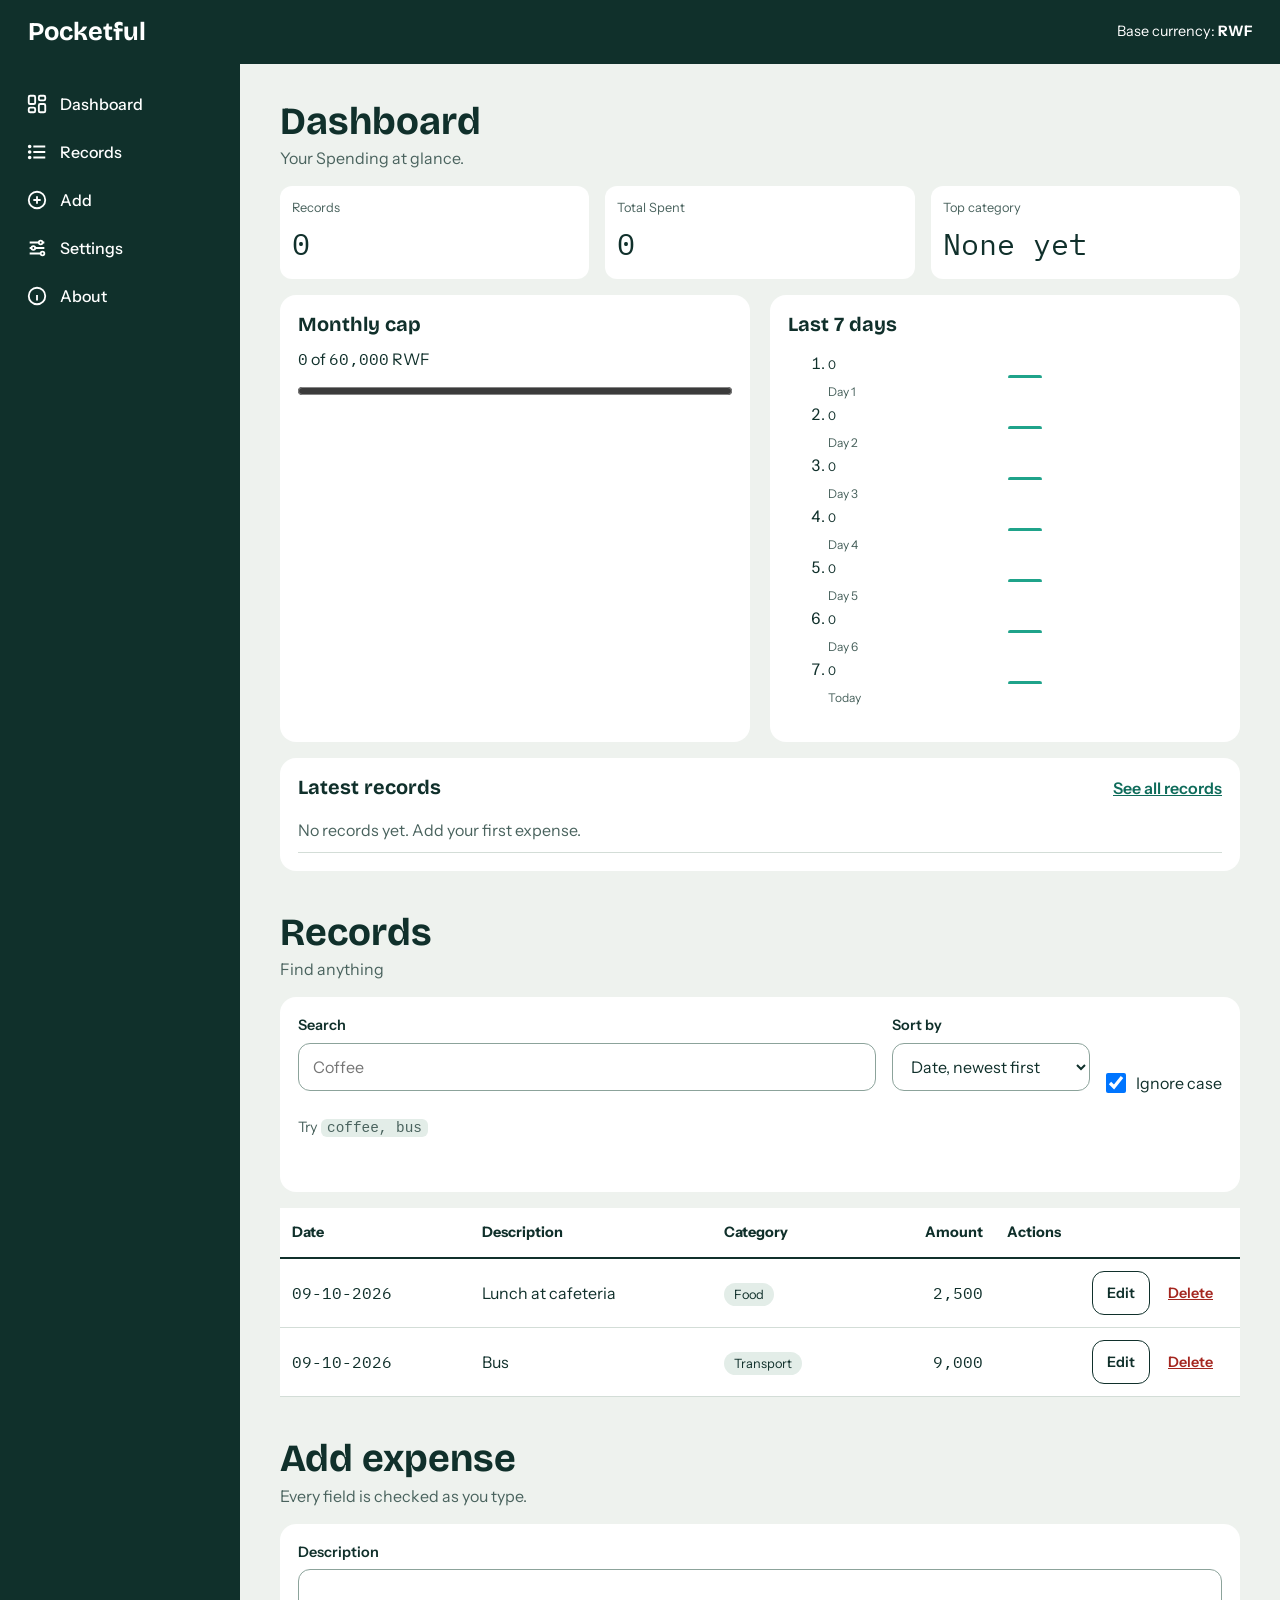
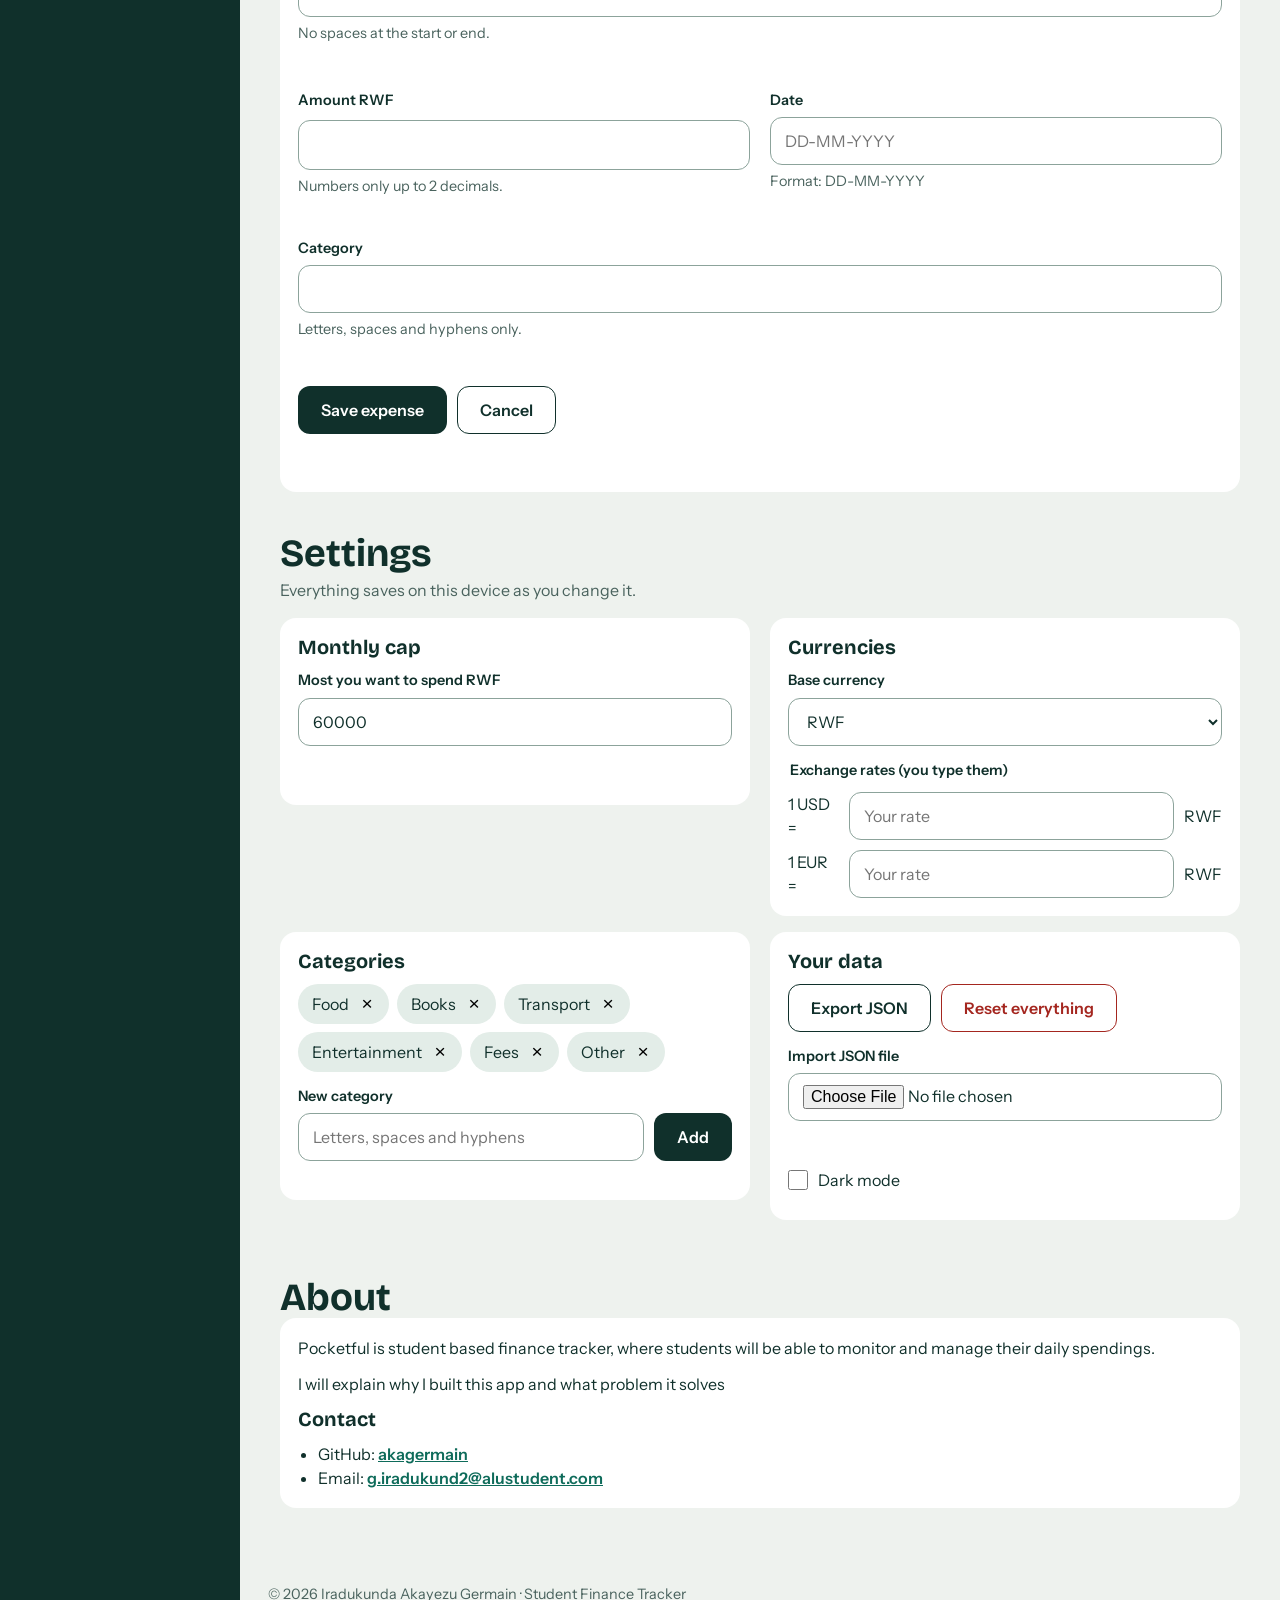
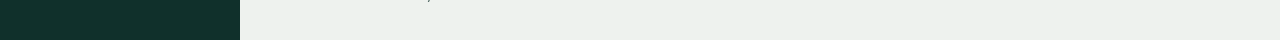
==== index.html @ be7997ba "Renamed validator.js to validators.js" ====
<!DOCTYPE html>
<html lang="en">
<head>
    <meta charset="UTF-8">
    <meta name="viewport" content="width=device-width, initial-scale=1.0">
    <title>Pocketful | Student Finance Tracker</title>
    <link rel="preconnect" href="https://fonts.googleapis.com">
    <link rel="preconnect" href="https://fonts.gstatic.com" crossorigin>
    <link href="https://fonts.googleapis.com/css2?family=Bricolage+Grotesque:opsz,wght@12..96,500;12..96,700&family=Instrument+Sans:wght@400;500;600&family=IBM+Plex+Mono:wght@400;500&display=swap" rel="stylesheet">
    <link rel="stylesheet" href="styles/main.css">
</head>
<body>
    <header class="site-header">
        <h1 class="brand">Pocketful</h1>
        <p class="header-note">Base currency: <strong id="base-currency-label">RWF</strong></p>
    </header>

    <nav class="site-nav" aria-label="main">
        <ul>
             <li>
                <a href="#dashboard">
                    <svg viewBox="0 0 24 24" aria-hidden="true"><rect x="3" y="3" width="7" height="9" rx="1.5"></rect><rect x="14" y="3" width="7" height="5" rx="1.5"></rect><rect x="14" y="12" width="7" height="9" rx="1.5"></rect><rect x="3" y="16" width="7" height="5" rx="1.5"></rect></svg>
                    <span>Dashboard</span>
                </a>
            </li>

            <li>
                <a href="#records">
                    <svg viewBox="0 0 24 24" aria-hidden="true"><path d="M8 6h13M8 12h13M8 18h13"></path><circle cx="4" cy="6" r="1"></circle><circle cx="4" cy="12" r="1"></circle><circle cx="4" cy="18" r="1"></circle></svg>
                    <span>Records</span>
                </a>
            </li>

            <li>
                <a href="#form">
                    <svg viewBox="0 0 24 24" aria-hidden="true"><circle cx="12" cy="12" r="9"></circle><path d="M12 8v8M8 12h8"></path></svg>
                    <span>Add</span>
                </a>
            </li>

            <li>
                <a href="#settings">
                    <svg viewBox="0 0 24 24" aria-hidden="true"><path d="M4 6h10M18 6h2M4 12h2M10 12h10M4 18h12"></path><circle cx="16" cy="6" r="2"></circle><circle cx="8" cy="12" r="2"></circle><circle cx="18" cy="18" r="2"></circle></svg>
                    <span>Settings</span>
                </a>
            </li>

            <li>
                    <a href="#about">
                    <svg viewBox="0 0 24 24" aria-hidden="true"><circle cx="12" cy="12" r="9"></circle><path d="M12 11v6M12 7.5v.01"></path></svg>
                    <span>About</span>
                </a>
            </li>
        </ul>
    </nav>





<!-- ========== DASHBOARD ========== -->

    <main id="main" tabindex="-1">
        <section id="dashboard" aria-labelledby="dashboard-title">
            <h2 id="dashboard-title">Dashboard</h2>
            <p class="lead">Your Spending at glance.</p>

            <dl class="stats">
                <div class="stat">
                    <dt>Records</dt>
                    <dd id="stat-count">0</dd>
                </div>
                <div class="stat">
                    <dt>Total Spent</dt>
                    <dd id="stat-sum">0</dd>
                </div>
                <div class="stat">
                    <dt>Top category</dt>
                    <dd id="stat-top">None yet</dd>
                </div>
            </dl>

            <div class="dash-grid">
                <div class="card cap" id="cap-card" data-state="calm">
                    <h3 id="cap-title">Monthly cap</h3>
                    <p class="cap_numbers"><span id="cap-spent" class="mono">0</span> of <span id="cap-limit" class="mono">60,000</span> RWF</p>
                    <progress class="meter" id="cap-meter" max="100" value="0" aria-labelledby="cap-title">0%</progress>
                    <p id="cap-message-polite" class="cap-message" aria-live="polite"></p>
                    <p id="cap-message-assertive" class="cap-message" aria-live="assertive"></p>
                </div>

                <div class="card">
                    <h3>Last 7 days</h3>
                    <ol class="class" id="trend" aria-label="Spending fro each the last 7 days">
                        <li><span class="bar-value">0</span><span class="bar-track"><span class="bar" style="--h: 0%"></span></span><span class="bar-day">Day 1</span></li>
                        <li><span class="bar-value">0</span><span class="bar-track"><span class="bar" style="--h: 0%"></span></span><span class="bar-day">Day 2</span></li>
                        <li><span class="bar-value">0</span><span class="bar-track"><span class="bar" style="--h: 0%"></span></span><span class="bar-day">Day 3</span></li>
                        <li><span class="bar-value">0</span><span class="bar-track"><span class="bar" style="--h: 0%"></span></span><span class="bar-day">Day 4</span></li>
                        <li><span class="bar-value">0</span><span class="bar-track"><span class="bar" style="--h: 0%"></span></span><span class="bar-day">Day 5</span></li>
                        <li><span class="bar-value">0</span><span class="bar-track"><span class="bar" style="--h: 0%"></span></span><span class="bar-day">Day 6</span></li>
                        <li><span class="bar-value">0</span><span class="bar-track"><span class="bar" style="--h: 0%"></span></span><span class="bar-day">Today</span></li>
                    </ol>
                </div>
            </div>

            <div class="card">
                <div class="card-head">
                    <h3>Latest records</h3>
                    <a href="#records">See all records</a>
                </div>
                <ul class="latest" id="latest-list">
                    <li class="empty">No records yet. Add your first expense.</li>
                </ul>
            </div>
        </section>





        <!-- ========= Records ========= -->
         <section id="records" aria-labelledby="record-title">
            <h2 id="records-title">Records</h2>
            <p class="lead">Find anything</p>

            <div class="card toolbar" role="search" aria-label="Search and sort records">
                <div class="field grow">
                    <label for="search-input">Search</label>
                    <input type="text" id="search-input" placeholder="Coffee" autocomplete="off" spellcheck="false" aria-labelledby="search-help search-status">
                </div>
                <div class="field">
                    <label for="sort-select">Sort by</label>
                    <select id="sort-select">
                        <option value="date-desc">Date, newest first</option>
                        <option value="date-asc">Date, oldest first</option>
                        <option value="description-asc">Description A to Z</option>
                        <option value="description-desc">Description Z to A</option>
                        <option value="amount-desc">Amount, high to low</option>
                        <option value="amount-desc">Amount, low to high</option>
                    </select>
                </div>
                
                <label class="check">
                    <input type="checkbox" id="search-case" checked>
                    <span>Ignore case</span>
                </label>
                <p id="search-help" class="hint">Try <code>coffee, bus</code></p>
                <p id="search-status" class="status" role="status"></p>
            </div>

            <div class="table-wrap">
                <table class="records-table">
                    <caption class="sr-only">Your expenses</caption>
                    <thead>
                        <tr>
                            <th scope="col">Date</th>
                            <th scope="col">Description</th>
                            <th scope="col">Category</th>
                            <th scope="col" class="num">Amount</th>
                            <th scope="col">Actions</th>
                        </tr>
                    </thead>

                    <tbody id="records-body">
                        <tr>
                            <td data-label="Date" class="mono">09-10-2026</td>
                            <td data-label="Description">Lunch at cafeteria</td>
                            <td data-label="Category"><span class="chip">Food</span></td>
                            <td data-label="Amount" class="num mono">2,500</td>
                            <td data-label="Actions" class="actions">
                                <button type="button" class="btn btn-small btn-outline" aria-label="Edit Lunch at cafeteria">Edit</button>
                                <button type="button" class="btn btn-small btn-danger" aria-label="Delete Lunch at cafeteria">Delete</button>
                            </td>
                        </tr>

                        <tr>
                            <td data-label="Date" class="mono">09-10-2026</td>
                            <td data-label="Description">Bus</td>
                            <td data-label="Category"><span class="chip">Transport</span></td>
                            <td data-label="Amount" class="num mono">9,000</td>
                            <td data-label="Actions" class="actions">
                                <button type="button" class="btn btn-small btn-outline" aria-label="Edit bus pass">Edit</button>
                                <button type="button" class="btn btn-small btn-danger" aria-label="Delete bus pass">Delete</button>
                            </td>
                        </tr>
                    </tbody>
                </table>
            </div>
         </section>




         <!-- ============ ADD/EDIT FORM ============ -->

         <section id="form" aria-labelledby="form-title">
            <h2 id="form-title">Add expense</h2>
            <p class="lead">Every field is checked as you type.</p>

            <form class="card form-grid" id="record-form" novalidate>
                <input type="hidden" id="record-id">

                <div class="field span-2">
                    <label for="description">Description</label>
                    <input type="text" id="description" autocomplete="off" aria-describedby="description-hint description-error">
                    <p id="description-hint" class="hint">No spaces at the start or end.</p>
                    <p id="description-error" class="error" aria-live="polite"></p>
                </div>

                <div class="field">
                    <label for="amount"> Amount <span class="currency-label">RWF</span></label>
                    <input type="text" id="amount" inputmode="decimal" autocomplete="off" aria-describedby="amount-hint amount-error">
                    <p id="amount-hint" class="hint">Numbers only up to 2 decimals.</p>
                    <p id="amount-error" class="erro" aria-live="polite"></p>
                </div>

                <div class="field">
                    <label for="date">Date</label>
                    <input type="text" id="date" inputmode="numeric" placeholder="DD-MM-YYYY" autocomplete="off" aria-describedby="date-hint date-error">
                    <p id="date-hint" class="hint">Format: DD-MM-YYYY</p>
                    <P id="date-error" class="error" aria-live="polite"></P>
                </div>

                <div class="field span-2">
                    <label for="category">Category</label>
                    <input type="text" id="category" list="category-options" autocomplete="off" aria-describedby="category-hint category-error">
                    <datalist id="category-options">
                        <option value="Food"></option>
                        <option value="Books"></option>
                        <option value="Transport"></option>
                        <option value="Entertainment"></option>
                        <option value="Fees"></option>
                        <option value="other"></option>
                    </datalist>
                    <p id="category-hint" class="hint">Letters, spaces and hyphens only.</p>
                    <p id="category-error" class="error" aria-live="polite"></p>
                </div>

                <div class="form-actions span-2">
                    <button type="submit" class="btn btn-primary" id="save-btn">Save expense</button>
                    <button type="reset" class="btn btn-outline" id="cancel-btn">Cancel</button>
                </div>
                <p id="form-status" class="status span-2" role="status"></p>
            </form>
         </section>




         <!-- ============ SETTINGS ============ -->

         <section id="settings" aria-labelledby="settings-title">
            <h2 id="settings-title">Settings</h2>
            <p class="lead">Everything saves on this device as you change it.</p>

            <div class="settings-grid">
                <div class="card">
                    <h3>Monthly cap</h3>
                    <div class="field">
                        <label for="cap-input">Most you want to spend <span class="curreny-label">RWF</span></label>
                        <input type="text" id="cap-input" inputmode="decimal" value="60000" autocomplete="off" aria-describedby="cap-input-error">
                        <p id="cap-input-error" class="error" aria-live="polite"></p>
                    </div>
                </div>

                <div class="card">
                    <h3>Currencies</h3>
                    <div class="field">
                        <label for="base-currency">Base currency</label>
                        <select id="base-currency">
                            <option value="RWF" selected>RWF</option>
                            <option value="USD">USD</option>
                            <option value="EUR">EUR</option>
                        </select>
                    </div>

                    <fieldset class="rates">
                        <legend>Exchange rates (you type them)</legend>
                        <div class="rate-row">
                            <label for="rate-usd">1 USD =</label>
                            <input type="text" id="rate-usd" inputmode="decimal" placeholder="Your rate" autocomplete="off" aria-describedby="rate-usd-unit">
                            <span id="rate-usd-unit">RWF</span>
                        </div>

                        <div class="rate-row">
                            <label for="rate-eur">1 EUR =</label>
                            <input type="text" id="rate-eur" inputmode="decimal" placeholder="Your rate" autocomplete="off" aria-describedby="rate-eur-unit">
                            <span id="rate-eur-unit">RWF</span>
                        </div>
                    </fieldset>
                </div>

                <div class="card">
                    <h3>Categories</h3>
                    <ul class="chips" id="category-list">
                        <li>Food<button type="button" class="chip-remove" aria-label="Remove Food">&times;</button></li>
                        <li>Books<button type="button" class="chip-remove" aria-label="Remove Books">&times;</button></li>
                        <li>Transport<button type="button" class="chip-remove" aria-label="Remove Transport">&times;</button></li>
                        <li>Entertainment<button type="button" class="chip-remove" aria-label="Remove Entertainment">&times;</button></li>
                        <li>Fees<button type="button" class="chip-remove" aria-label="Remove Fees">&times;</button></li>
                        <li>Other<button type="button" class="chip-remove" aria-label="Remove other">&times;</button></li>
                    </ul>

                    <div class="add-category">
                        <div class="field grow">
                            <label for="new-category">New category</label>
                            <input type="text" id="new-category" placeholder="Letters, spaces and hyphens" autocomplete="off" aria-describedby="new-category-error">
                        </div>
                        <button type="button" class="btn btn-primary" id="add-category-btn">Add</button>
                    </div>
                    <p id="new-category-error" class="error" aria-live="polite"></p>
                </div>

                <div class="card">
                    <h3>Your data</h3>
                    <div class="button-row">
                        <button type="button" class="btn btn-outline" id="export-btn">Export JSON</button>
                        <button type="button" class="btn btn-danger-outline" id="reset-btn">Reset everything</button>
                    </div>
                    
                    <div class="field">
                        <label for="import-file">Import JSON file</label>
                        <input type="file" id="import-file" accept=".json,application/json">
                    </div>
                    <p id="data-status" class="status" role="status"></p>
                    <label class="check">
                        <input type="checkbox" id="theme-toggle" role="switch">
                        <span>Dark mode</span>
                    </label>
                </div>

            </div>
         </section>




         <!-- ============ ABOUT ============ -->

         <section id="about" aria-labelledby="about-title">
            <h2 id="about-title">About</h2>
            <div class="card">
                <p>Pocketful is student based finance tracker, where students will be able to monitor and manage their daily spendings.</p>
                <p>I will explain why I built this app and what  problem it solves</p>

                <h3>Contact</h3>
                <ul class="contact">
                    <li>GitHub: <a href="https://github.com/akagermain">akagermain</a></li>
                    <li>Email: <a href="mailto:">g.iradukund2@alustudent.com</a></li>
                </ul>
            </div>
         </section>
    </main>




    <footer class="site-footer">
        <p>&copy; 2026 Iradukunda Akayezu Germain &middot; Student Finance Tracker</p>
    </footer>




</body>
</html>
---- styles/main.css ----
:root {
    --dark: #10302b;
    --grey: #4a635e;
    --light: #eef2ee;
    --green: #1fa38a;
    --green-dark: #0e6b5a;
    --amber: #f2a33a;
    --red: #d6453d;
    --red-dark: #a4261f;
}

* {
    box-sizing: border-box;
}

html {
    scroll-behavior: smooth;
}

body {
    margin: 0;
    background: var(--light);
    color: var(--dark);
    font-family: "Instrument Sans", sans-serif;
    line-height: 1.5;
}

h1, h2, h3 {
    margin: 0;
    font-family: "Bricolage Grotesque", sans-serif;
    line-height: 1.1;
}

h2 {
    font-size: 2rem;
}

h3 {
    font-size: 1.25rem;
}

p {
    margin: 0 0 12px;
}

a {
    color: var(--green-dark);
    font-weight: 600;
}

code {
    background: #e3ede8;
    padding: 1px 6px;
    border-radius: 6px;
}

.mono {
    font-family: "IBM plex Mono", monospace;
}

.sr-only {
    position: absolute;
    width: 1px;
    height: 1px;
    overflow: hidden;
    clip: rect(0, 0, 0, 0);
}

:focus-visible {
    outline: 3px solid #1f5fbf;
    outline-offset: 2px;
}

.skip-link {
    position: absolute;
    top: -80px;
    left: 12px;
    background: white;
    color: var(--dark);
    padding: 12px 16px;
    border-radius: 12px;
}

.skip-link:focus {
    top: 12px;
}

.site-header {
    display: flex;
    justify-content: space-between;
    align-items: center;
    background: var(--dark);
    color: white;
    position: sticky;
    top: 0;
    z-index: 20;
    height: 64px;
    padding: 0 16px;
}

.brand {
    font-size: 1.6rem;
}

.header-note {
    margin: 0;
    font-size: 0.9rem;
}

.site-nav {
    position: fixed;
    bottom: 0;
    left: 0;
    right: 0;
    height: 72;
    background: var(--dark);
}

.site-nav ul {
    display: flex;
    height: 100%;
    margin: 0;
    padding: 0;
    list-style: none;
}

.site-nav li {
    flex: 1;
}

.site-nav a {
    display: flex;
    flex-direction: column;
    align-items: center;
    justify-content: center;
    height: 100%;
    color: white;
    font-size: 0.75rem;
    font-weight: 500;
    text-decoration: none;
    transition: background-color 0.2s;
}

.site-nav a:hover {
    background: #1b4a42;
}

.site-nav svg {
    width: 22px;
    height: 22px;
    fill: none;
    stroke: currentColor;
    stroke-width: 2;
}

.site-nav :focus-visible {
    outline-color: #7fe0c8;
    outline-offset: -4px;
}

main {
    padding: 20px 16px 100px;
}

main:focus {
    outline: none;
}

main > section {
    margin-bottom: 40px;
    scroll-margin-top: 80px;
}

.lead {
    margin: 4px 0 16px;
    color: var(--grey);
}

.site-footer {
    padding: 0 16px 100px;
    color: var(--grey);
    font-size: 0.9rem;
}

.card {
    background: white;
    border-radius: 16px;
    padding: 18px;
    margin-bottom: 16px;
    animation: fade-in 0.4s;
}

.card h3 {
    margin-bottom: 12px;
}

.card-head {
    display: flex;
    justify-content: space-between;
    align-items: baseline;
    margin-bottom: 8px;
}

.card-head h3 {
    margin: 0;
}

@keyframes fade-in {
    from {opacity: 0; }
    to {opacity:1 ; }
}

.btn {
    min-height: 48px;
    padding: 0 22px;
    border: 1.5px solid transparent;
    border-radius: 12px;
    font: inherit;
    font-weight: 600;
    cursor: pointer;
    transition: background-color 0.2s;
}

.btn-primary {
    background: var(--dark);
    color: white;
}

.btn-primary:hover {
    background: #1b4a42;
}

.btn-outline {
    background: transparent;
    color: var(--dark);
    border-color: var(--dark);
}

.btn-outline:hover {
    background: #e3ede8;
}

.btn-danger {
    background: transparent;
    color: var(--red-dark);
    text-decoration: underline;
}

.btn-danger-outline {
    background: transparent;
    color: var(--red-dark);
    border-color: var(--red-dark);
}

.btn-small {
    min-height: 44px;
    padding: 0 14px;
    font-size: 0.9rem;
}

.field {
    display: grid;
    gap: 6px;
    margin-bottom: 14px;
}

.field > label,
legend {
    font-size: 0.9rem;
    font-weight: 600;
}

input[type="text"],
input[type="file"],
select {
    width: 100%;
    min-height: 48px;
    padding: 0 14px;
    border: 1.5px solid #8ca39b;
    border-radius: 12px;
    background: white;
    color: var(--dark);
    font: inherit;
}

input[type="file"] {
    padding: 10px 14px;
}

input[aria-invalid="true"] {
    border: 2px solid var(--red-dark);
}

.hint,
.status {
    margin: 0;
    font-size: 0.9rem;
    color: var(--grey);
}

.status {
    min-height: 1.4rem;
    font-weight: 600;
    color: var(--green-dark);
}

.error {
    margin: 0;
    min-height: 1.3rem;
    font-size: 0.9rem;
    color: var(--red-dark);
}

.check {
    display: flex;
    align-items: center;
    gap: 10px;
    min-height: 44px;
}

.check input {
    width: 20px;
    height: 20px;
    margin: 0;
}

.form-actions, 
.button-row {
    display: flex;
    flex-wrap: wrap;
    gap: 10px;
    margin-bottom: 14px;
}

fieldset {
    margin: 0;
    padding: 0;
    border: 0;
}

.rate-row {
    display: flex;
    align-items: center;
    gap: 10px;
    margin-top: 10px;
}

.rate-row label {
    width: 70px;
}

.stats {
    display: flex;
    gap: 10px;
    margin: 0 0 16px;
}

.stat {
    flex: 1;
    min-width: 0;
    background: white;
    border-radius: 12px;
    padding: 12px;
}

.stat dt {
    font-size: 0.8rem;
    color: var(--grey);
}

.stat dd {
    margin: 4px 0 0;
    font-family: "IBM Plex Mono", sans-serif;
    font-size: 1.2rem;
    overflow-wrap: anywhere;
}

.cap progress {
    width: 100%;
    height: 16px;
    margin-bottom: 12px;
    accent-color: var(--green);
}

.cap[data-state="careful"] progress {
    accent-color: var(--amber);
}

.cap[data-state="over"] progress {
    accent-color: var(--red);
}

.cap-numbers {
    font-size: 1.1rem;
}

.cap-message {
    margin: 0;
    min-height: 1.4rem;
    font-weight: 600;
}

.bars {
    display: flex;
    gap: 6px;
    height: 180px;
    margin: 0;
    padding: 0;
    list-style: none;
}

.bars li {
    flex: 1;
    display: flex;
    flex-direction: column;
    align-items: center;
    gap: 4px;
}

.bar-value,
.bar-day {
    font-size: 0.75rem;
}

.bar-day {
    color: var(--grey);
}

.bar-track {
    flex: 1;
    width: 100%;
    display: flex;
    align-items: flex-end;
    justify-content: center;
}

.bar {
    width: 100%;
    max-width: 34px;
    height: var(--h);
    min-height: 3px;
    background: var(--green);
    border-radius: 6px 6px 2px 2px;
    transition: height 0.5s;
}

.latest {
    margin: 0;
    padding: 0;
    list-style: none;
}

.latest li {
    padding: 10px 0;
    border-bottom: 1px solid #d3ddd7;
}

.empty {
    color: var(--grey);
}

mark {
    background: #ffe08a;
    color: var(--dark);
}

.chip {
    display: inline-block;
    padding: 2px 10px;
    border-radius: 999px;
    background: #e3ede8;
    font-size: 0.8rem;
}

.num {
    text-align: right;
}

.records-table,
.records-table tbody,
.records-table tr,
.records-table td {
    display: block;
}

.records-table thead {
    position: absolute;
    width: 1px;
    height: 1px;
    overflow: hidden;
    clip: rect(0, 0, 0, 0);
}

.records-table tr {
    background: white;
    border-radius: 16px;
    border-top: 4px dashed #a9bdb4;
    padding: 8px 14px;
    margin-bottom: 12px;
}

.records-table td {
    display: flex;
    justify-content: space-between;
    align-items: center;
    padding: 6px 0;
}

.records-table td::before {
    content: attr(data-label);
    font-size: 0.85rem;
    font-weight: 600;
    color: var(--gey);
}

.records-table td.actions {
    justify-content: flex-end;
}

.records-table td.actions::before {
    content: none;
}

.chips {
    display: flex;
    flex-wrap: wrap;
    gap: 8px;
    margin: 0 0 14px;
    padding: 0;
    list-style: none;
}

.chips li {
    display: flex;
    align-items: center;
    padding: 0 4px 0 14px;
    min-height: 40px;
    border-radius: 999px;
    background: #e3ede8;
}

.chip-remove {
    width: 36px;
    height: 36px;
    border: 0;
    background: transparent;
    font-size: 1.2rem;
    cursor: pointer;
}

.add-category {
    display: flex;
    align-items: flex-end;
    gap: 10px;
}

.add-category .field {
    margin-bottom: 0;
}

.grow {
    flex: 1;
}

.contact {
    margin: 0;
    padding-left: 20px;
}



@media (min-width: 768px) {
    
    body {
        display: grid;
        grid-template-columns: 220px 1fr;
        grid-template-areas:
            "header header"
            "nav main"
            "nav footer";
        grid-template-rows: auto 1fr auto;
        min-height: 100vh;
    }

    .site-header {
        grid-area: header;
        padding: 0 28px;
    }

    .site-nav {
        grid-area: nav;
        position: static;
        height: auto;
    }

    main {
        grid-area: main;
        padding: 28px;
    }

    .site-footer {
        grid-area: footer;
        padding: 0 28px 24px;
    }

    .site-nav ul {
        display: block;
        padding: 16px 12px;
        position: sticky;
        top: 64px;
    }

    .site-nav a {
        flex-direction: row;
        justify-content: flex-start;
        gap: 12px;
        height: 48px;
        padding: 0 14px;
        border-radius: 12px;
        font-size: 1rem;
    }

    h2 {
        font-size: 2.4rem;
    }

    .records-table {
        display: table;
        width: 100%;
        background: white;
        border-radius: 16px;
        border-collapse: collapse;
    }

    .records-table thead {
        display: table-header-group;
        position: static;
        width: auto;
        height: auto;
        overflow: visible;
        clip: auto;
    }

    .records-table tbody {
        display: table-row-group;
    }

    .records-table tr {
        display: table-row;
        border-top: 0;
        border-bottom: 1px solid #d3ddd7;
    }

    .records-table th {
        padding: 14px 12px;
        text-align: left;
        font-size: 0.9rem;
        border-bottom: 2px solid var(--dark);
    }

    .records-table th.num {
        text-align: right;
    }

    .records-table td {
        display: table-cell;
        padding: 12px;
    }

     .records-table td::before {
        content: none;
    }

    .records-table td.actions {
        text-align: right;
    }

    .table-wrap {
        overflow-x: auto;
    }

    .toolbar {
        display: flex;
        flex-wrap: wrap;
        align-items: flex-end;
        gap: 12px 16px;
    }

    .toolbar .hint,
    .toolbar .status {
        width: 100%;
    }

    .form-grid {
        display: grid;
        grid-template-columns: 1fr 1fr;
        gap: 4px 20px;
    }

    .span-2 {
        grid-column: 1 / -1;
    }

    .stats {
        gap: 16px;
    }

    .stat dd {
        font-size: 1.6rem;
    }
    
}


@media (min-width: 1024px) {
    
    body {
        grid-template-columns: 240px 1fr;
    }

    main {
        padding: 36px 40px;
    }

    .dash-grid {
        display: flex;
        gap: 20px;
    }

    .dash-grid .card {
        flex: 1;
    }

    .settings-grid {
        display: grid;
        grid-template-columns: 1fr 1fr;
        gap: 0 20px;
        align-items: start;
    }

    .stat dd {
        font-size: 1.9rem;
    }
}
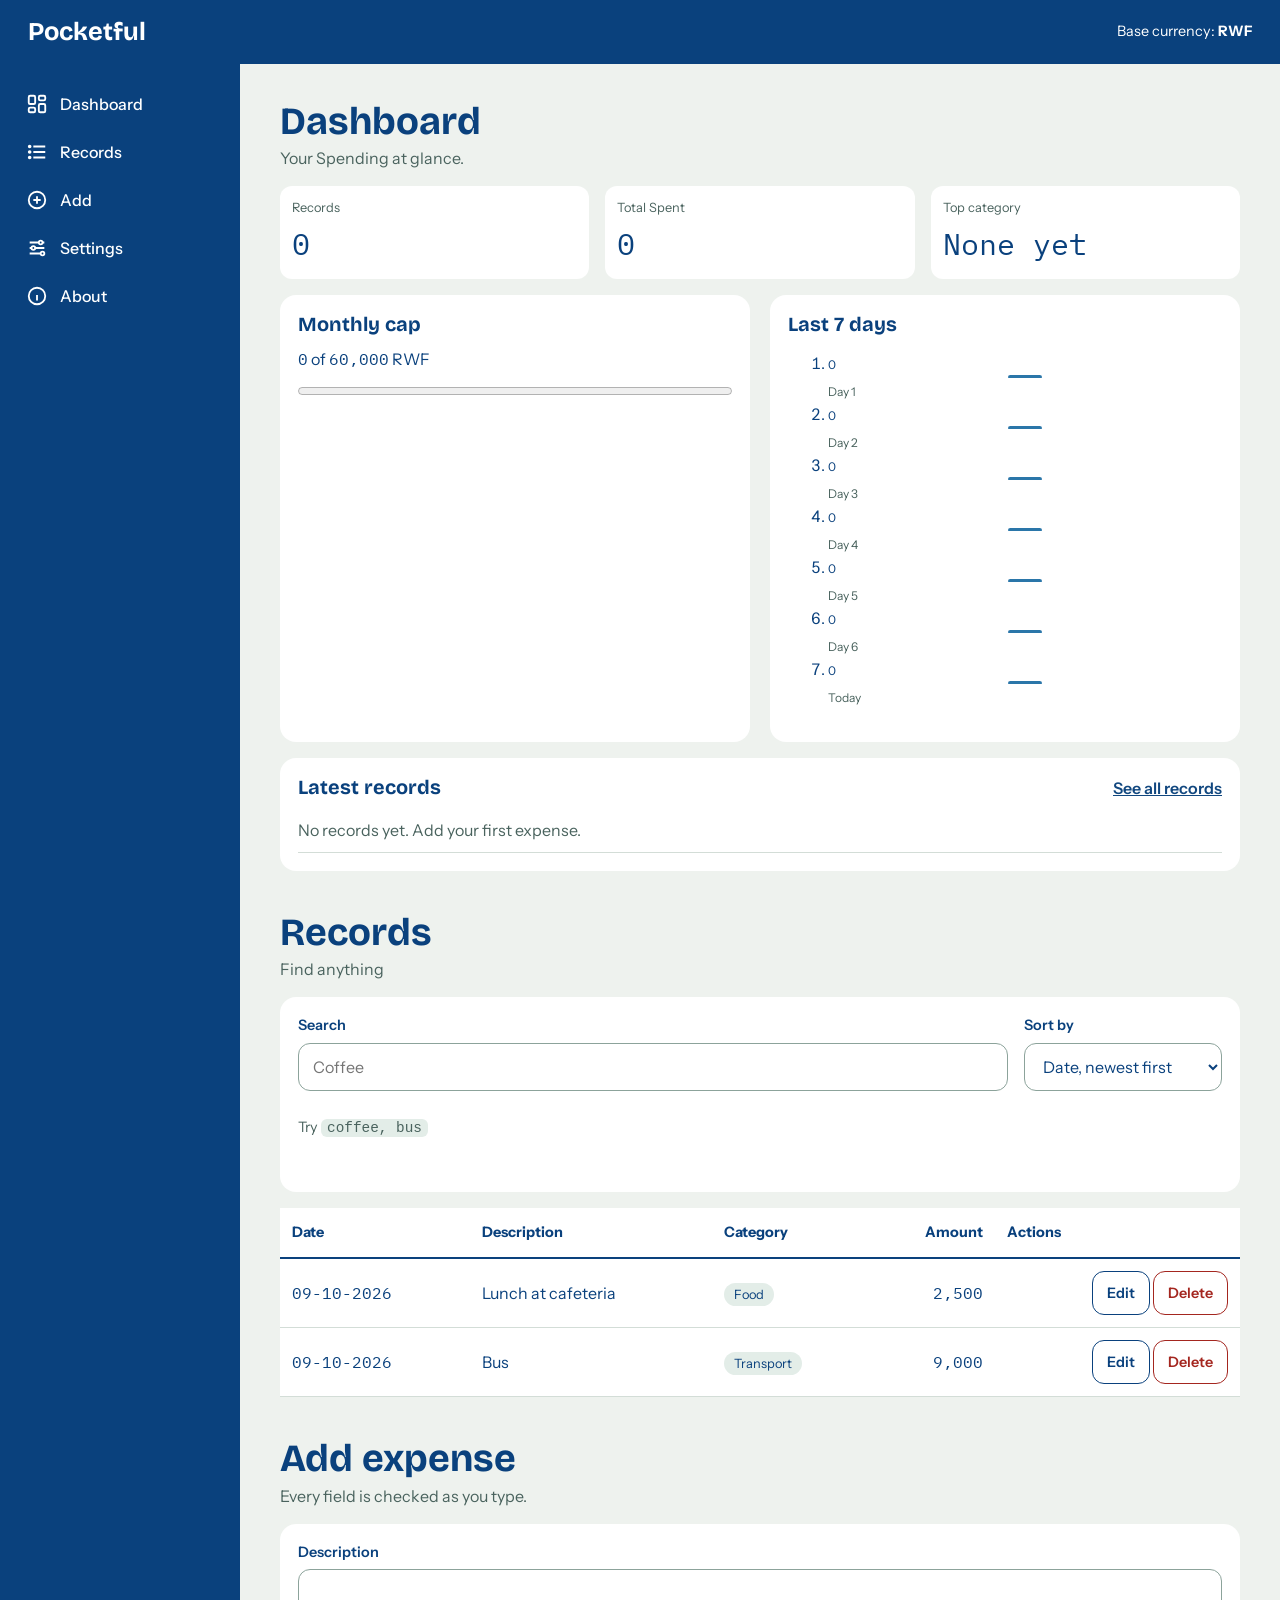
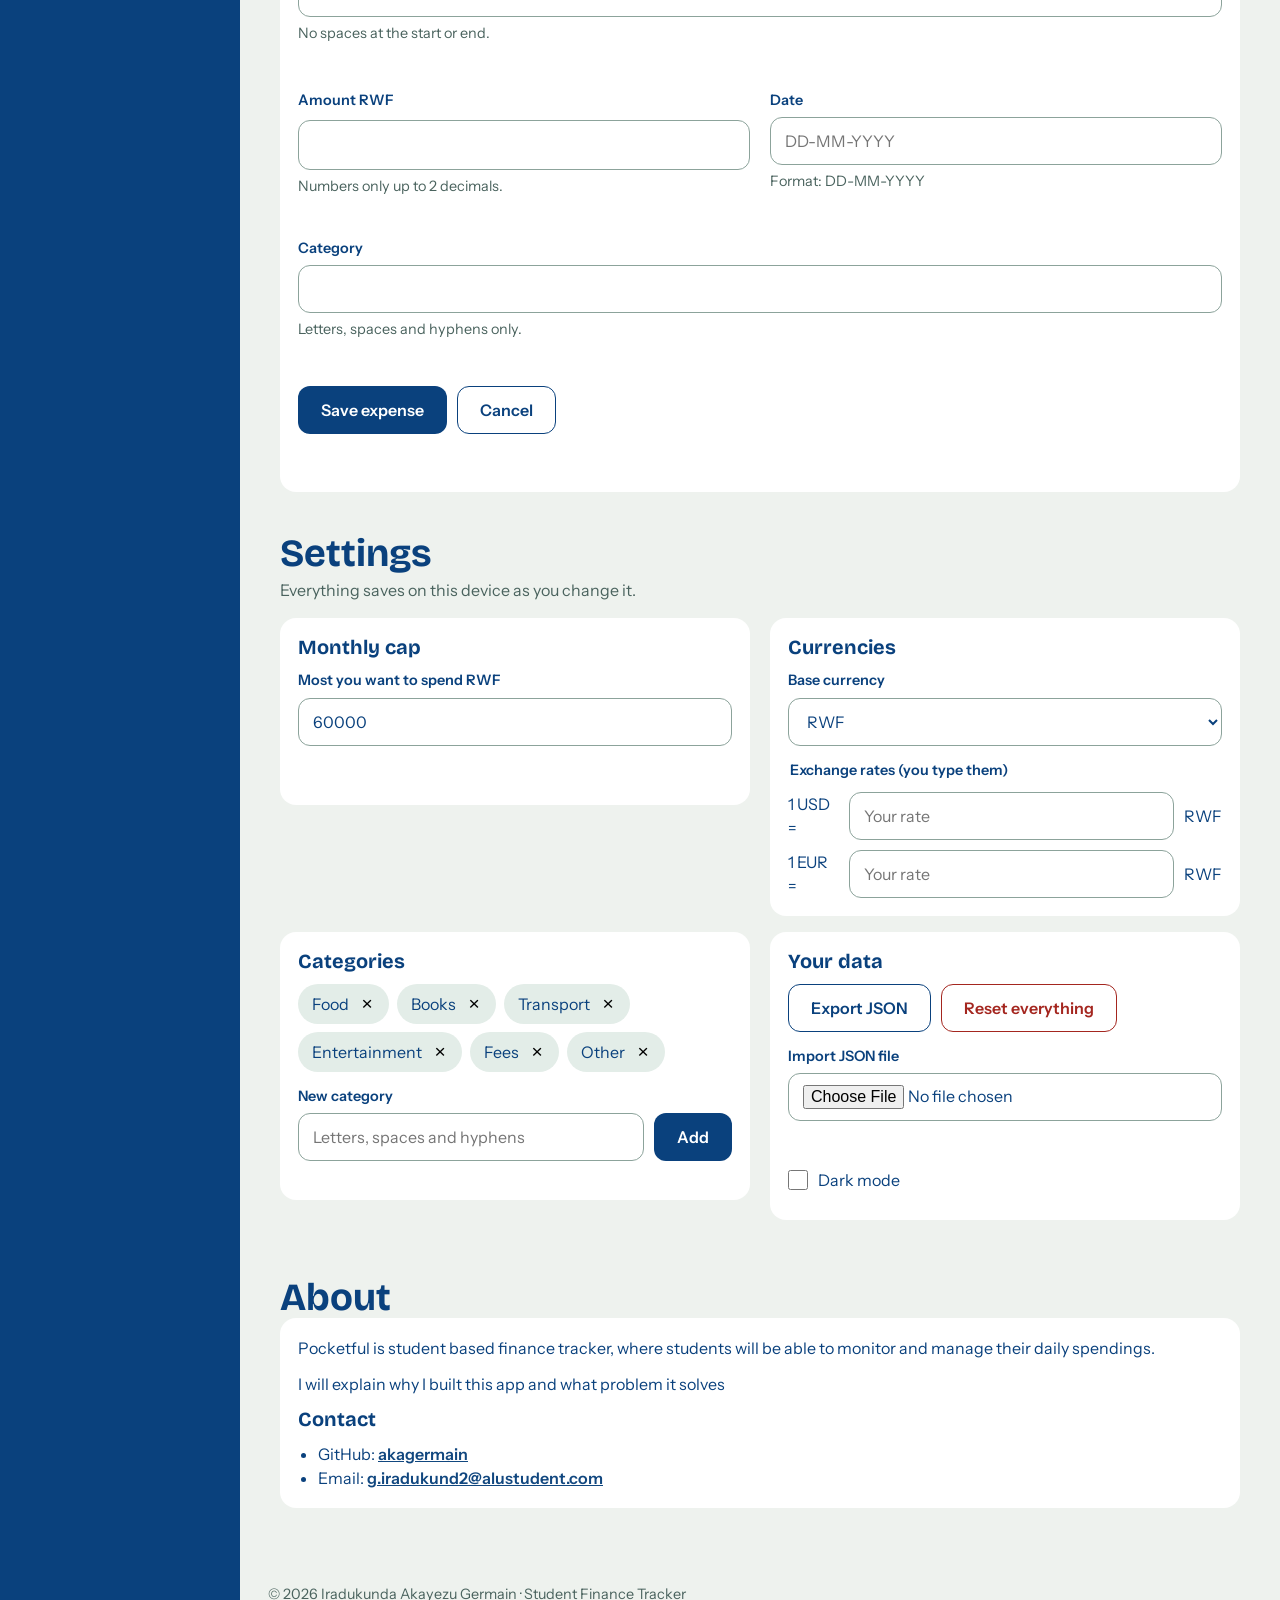
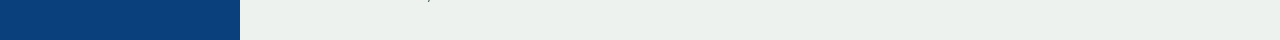
==== commit 090d3c42: "More adjustments done in index and styles files" ====
--- a/index.html
+++ b/index.html
@@ -140,10 +140,10 @@
                     </select>
                 </div>
                 
-                <label class="check">
+                <!-- <label class="check">
                     <input type="checkbox" id="search-case" checked>
                     <span>Ignore case</span>
-                </label>
+                </label> -->
                 <p id="search-help" class="hint">Try <code>coffee, bus</code></p>
                 <p id="search-status" class="status" role="status"></p>
             </div>
@@ -345,8 +345,8 @@
 
                 <h3>Contact</h3>
                 <ul class="contact">
-                    <li>GitHub: <a href="https://github.com/akagermain">akagermain</a></li>
-                    <li>Email: <a href="mailto:">g.iradukund2@alustudent.com</a></li>
+                    <li>GitHub: <a href="https://github.com/akagermain" target="_blank">akagermain</a></li>
+                    <li>Email: <a href="mailto:" target="_blank">g.iradukund2@alustudent.com</a></li>
                 </ul>
             </div>
          </section>
@@ -359,7 +359,7 @@
         <p>&copy; 2026 Iradukunda Akayezu Germain &middot; Student Finance Tracker</p>
     </footer>
 
-
+    <script type="module" src="./scripts/main.js"></script>
 
 
 </body>
--- a/styles/main.css
+++ b/styles/main.css
@@ -1,9 +1,9 @@
 :root {
-    --dark: #10302b;
+    --dark: #0a417d;
     --grey: #4a635e;
     --light: #eef2ee;
-    --green: #1fa38a;
-    --green-dark: #0e6b5a;
+    --green: #2a76a9;
+    --green-dark: #11477f;
     --amber: #f2a33a;
     --red: #d6453d;
     --red-dark: #a4261f;
@@ -142,7 +142,7 @@
 }
 
 .site-nav a:hover {
-    background: #1b4a42;
+    background: #2a76a9;
 }
 
 .site-nav svg {
@@ -227,7 +227,7 @@
 }
 
 .btn-primary:hover {
-    background: #1b4a42;
+    background: #2a76a9;
 }
 
 .btn-outline {
@@ -237,19 +237,34 @@
 }
 
 .btn-outline:hover {
-    background: #e3ede8;
+    background: #e3e5ed;
 }
 
 .btn-danger {
     background: transparent;
     color: var(--red-dark);
-    text-decoration: underline;
+    text-decoration: none;
+    border: 1.5px solid;
+    border-radius: 12px;
+}
+
+.btn-danger:hover {
+    background: #ede3e5;
+}
+
+.actions {
+    display: flex;
+    gap: 5px;
 }
 
 .btn-danger-outline {
     background: transparent;
     color: var(--red-dark);
     border-color: var(--red-dark);
+}
+
+.btn-danger-outline:hover {
+    background: #ede3e5;
 }
 
 .btn-small {
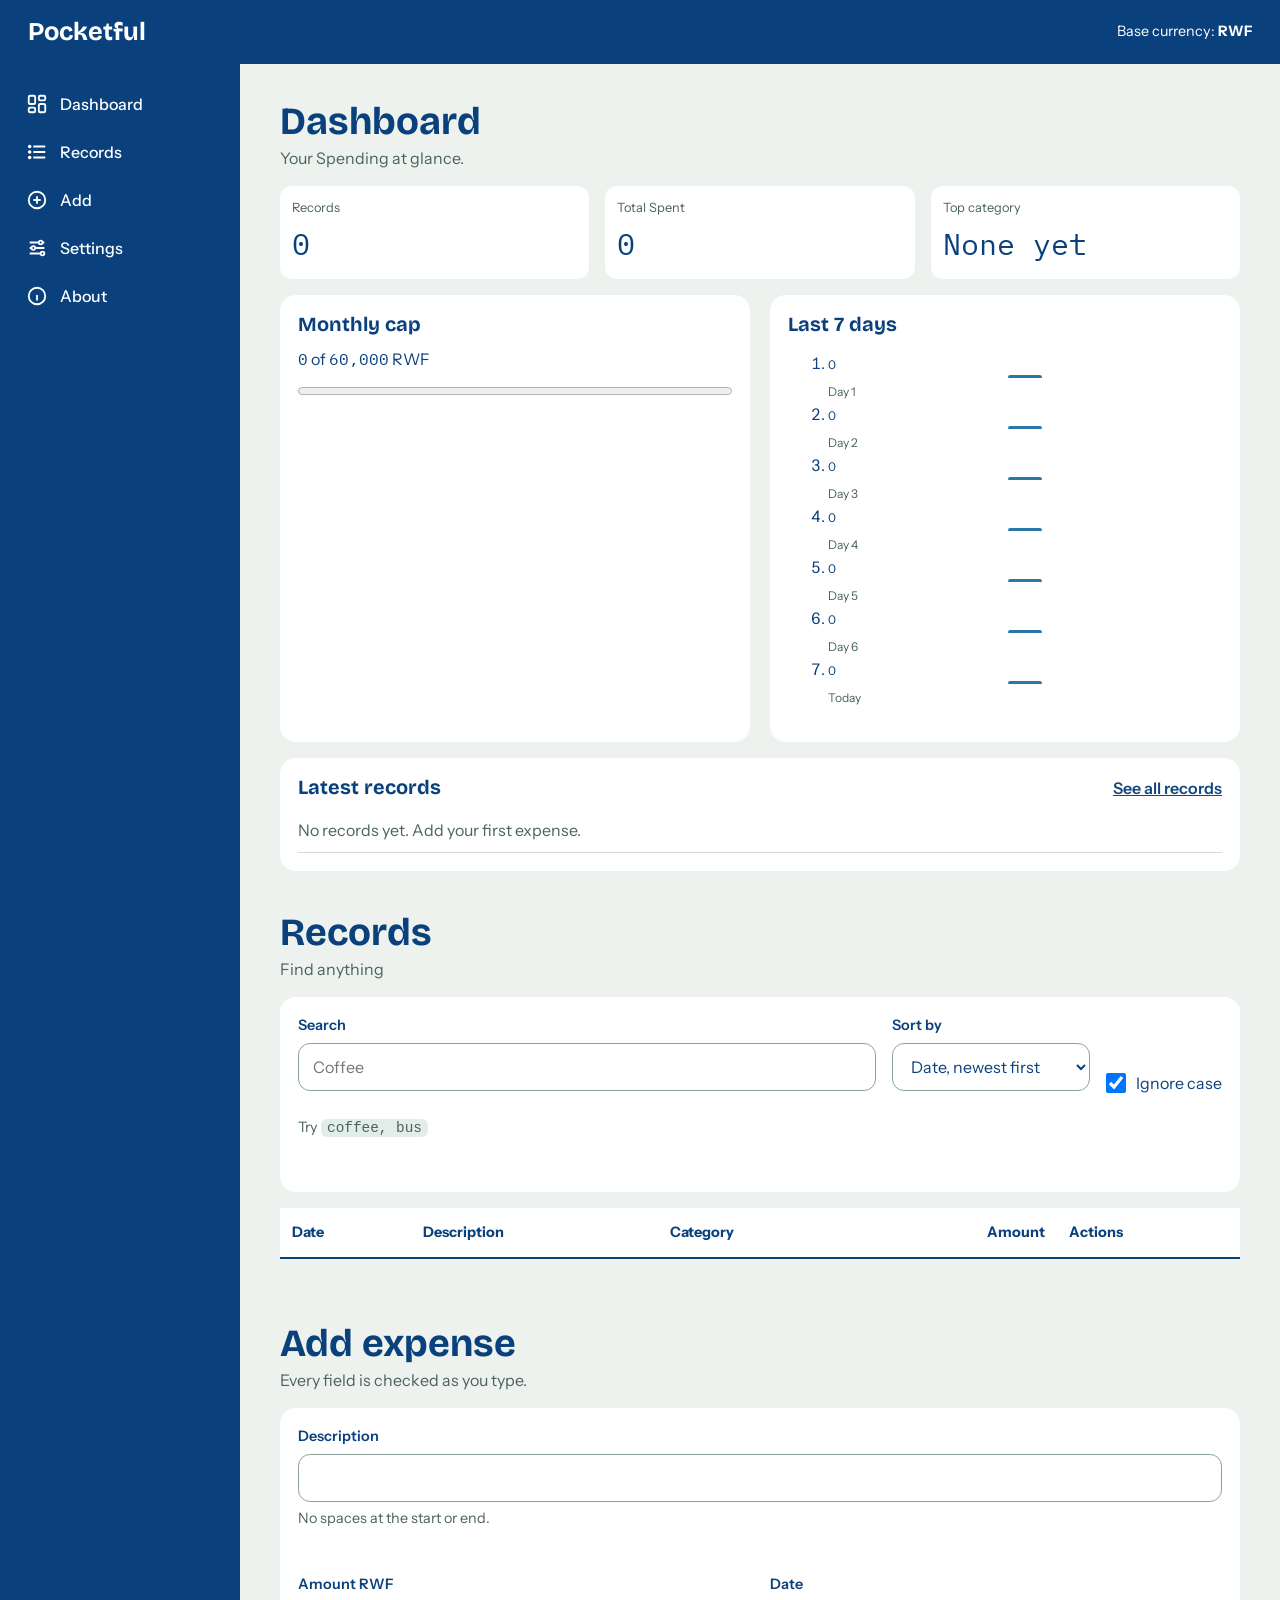
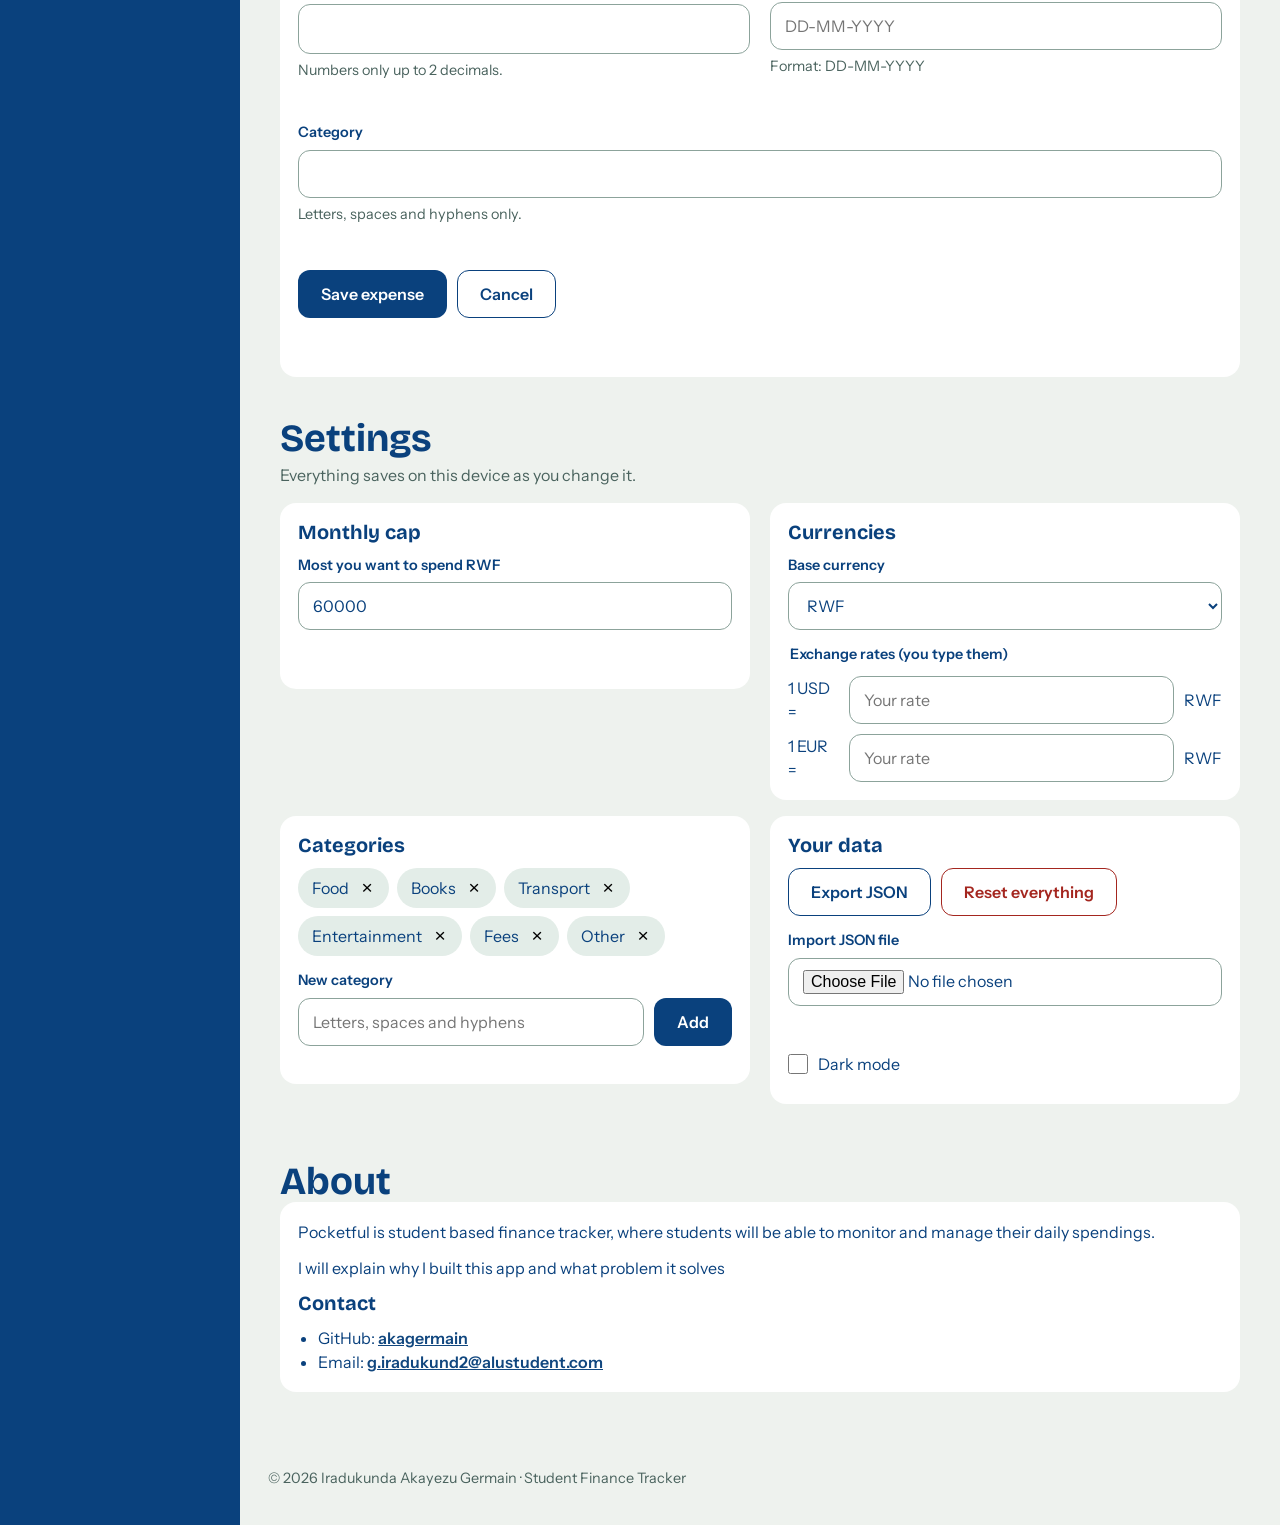
==== commit f74fb49b: "Create new file ui.js which adds more functionality and appearence, and modified index, styles, and " ====
--- a/index.html
+++ b/index.html
@@ -140,10 +140,10 @@
                     </select>
                 </div>
                 
-                <!-- <label class="check">
+                <label class="check">
                     <input type="checkbox" id="search-case" checked>
                     <span>Ignore case</span>
-                </label> -->
+                </label>
                 <p id="search-help" class="hint">Try <code>coffee, bus</code></p>
                 <p id="search-status" class="status" role="status"></p>
             </div>
@@ -161,31 +161,10 @@
                         </tr>
                     </thead>
 
-                    <tbody id="records-body">
-                        <tr>
-                            <td data-label="Date" class="mono">09-10-2026</td>
-                            <td data-label="Description">Lunch at cafeteria</td>
-                            <td data-label="Category"><span class="chip">Food</span></td>
-                            <td data-label="Amount" class="num mono">2,500</td>
-                            <td data-label="Actions" class="actions">
-                                <button type="button" class="btn btn-small btn-outline" aria-label="Edit Lunch at cafeteria">Edit</button>
-                                <button type="button" class="btn btn-small btn-danger" aria-label="Delete Lunch at cafeteria">Delete</button>
-                            </td>
-                        </tr>
-
-                        <tr>
-                            <td data-label="Date" class="mono">09-10-2026</td>
-                            <td data-label="Description">Bus</td>
-                            <td data-label="Category"><span class="chip">Transport</span></td>
-                            <td data-label="Amount" class="num mono">9,000</td>
-                            <td data-label="Actions" class="actions">
-                                <button type="button" class="btn btn-small btn-outline" aria-label="Edit bus pass">Edit</button>
-                                <button type="button" class="btn btn-small btn-danger" aria-label="Delete bus pass">Delete</button>
-                            </td>
-                        </tr>
-                    </tbody>
+                    <tbody id="records-body"></tbody>
                 </table>
             </div>
+            <p id="records-status" class="status" role="status"></p>
          </section>
 
 
@@ -226,6 +205,7 @@
                     <input type="text" id="category" list="category-options" autocomplete="off" aria-describedby="category-hint category-error">
                     <datalist id="category-options">
                         <option value="Food"></option>
+                        <option value="Drink"></option>
                         <option value="Books"></option>
                         <option value="Transport"></option>
                         <option value="Entertainment"></option>
@@ -359,6 +339,17 @@
         <p>&copy; 2026 Iradukunda Akayezu Germain &middot; Student Finance Tracker</p>
     </footer>
 
+    <dialog id="delete-dialog" aria-labelledby="delete-title">
+        <form method="dialog">
+            <h3 id="delete-title">Delete this record?</h3>
+            <p id="delete-text"></p>
+            <div class="form-actions">
+                <button type="submit" value="confirm" class="btn btn-danger-outline">Yes, delete</button>
+                <button type="submit" value="Cancel" class="btn btn-outline">Keep it</button>
+            </div>
+        </form>
+    </dialog>
+
     <script type="module" src="./scripts/main.js"></script>
 
 
--- a/styles/main.css
+++ b/styles/main.css
@@ -623,6 +623,7 @@
         padding: 16px 12px;
         position: sticky;
         top: 64px;
+        height: auto;
     }
 
     .site-nav a {
@@ -756,4 +757,63 @@
     .stat dd {
         font-size: 1.9rem;
     }
+}
+
+
+dialog {
+    width: calc(100% - 32px);
+    max-width: 420px;
+    padding: 24px;
+    border: 0;
+    border-radius: 16px;
+    color: var(--dark);
+}
+
+dialog::backdrop {
+    background: rgba(16, 48, 43, 0.6);
+}
+
+dialog h3 {
+    margin-bottom: 8px;
+}
+
+.records-table .empty-row td {
+    justify-content: center;
+    padding: 16px 0;
+    color: var(--grey);
+}
+
+.records-table td.actions {
+    flex-wrap: wrap;
+    gap: 8px;
+}
+
+.records-table td .edit-input {
+    width: auto;
+    flex: 1;
+    min-width: 0;
+    min-height: 44px;
+    margin-left: 12px;
+    padding: 0 10px;
+}
+
+.records-table td .error {
+    width: 100%;
+    text-align: right;
+}
+
+
+@media (min-width: 768px) {
+    .records-table td .edit-input {
+        width: 100%;
+        margin-left: 0;
+    }
+
+    .records-table td .error {
+        text-align: left;
+    }
+
+    .records-table .empty-row td {
+        text-align: center;
+    }
 }
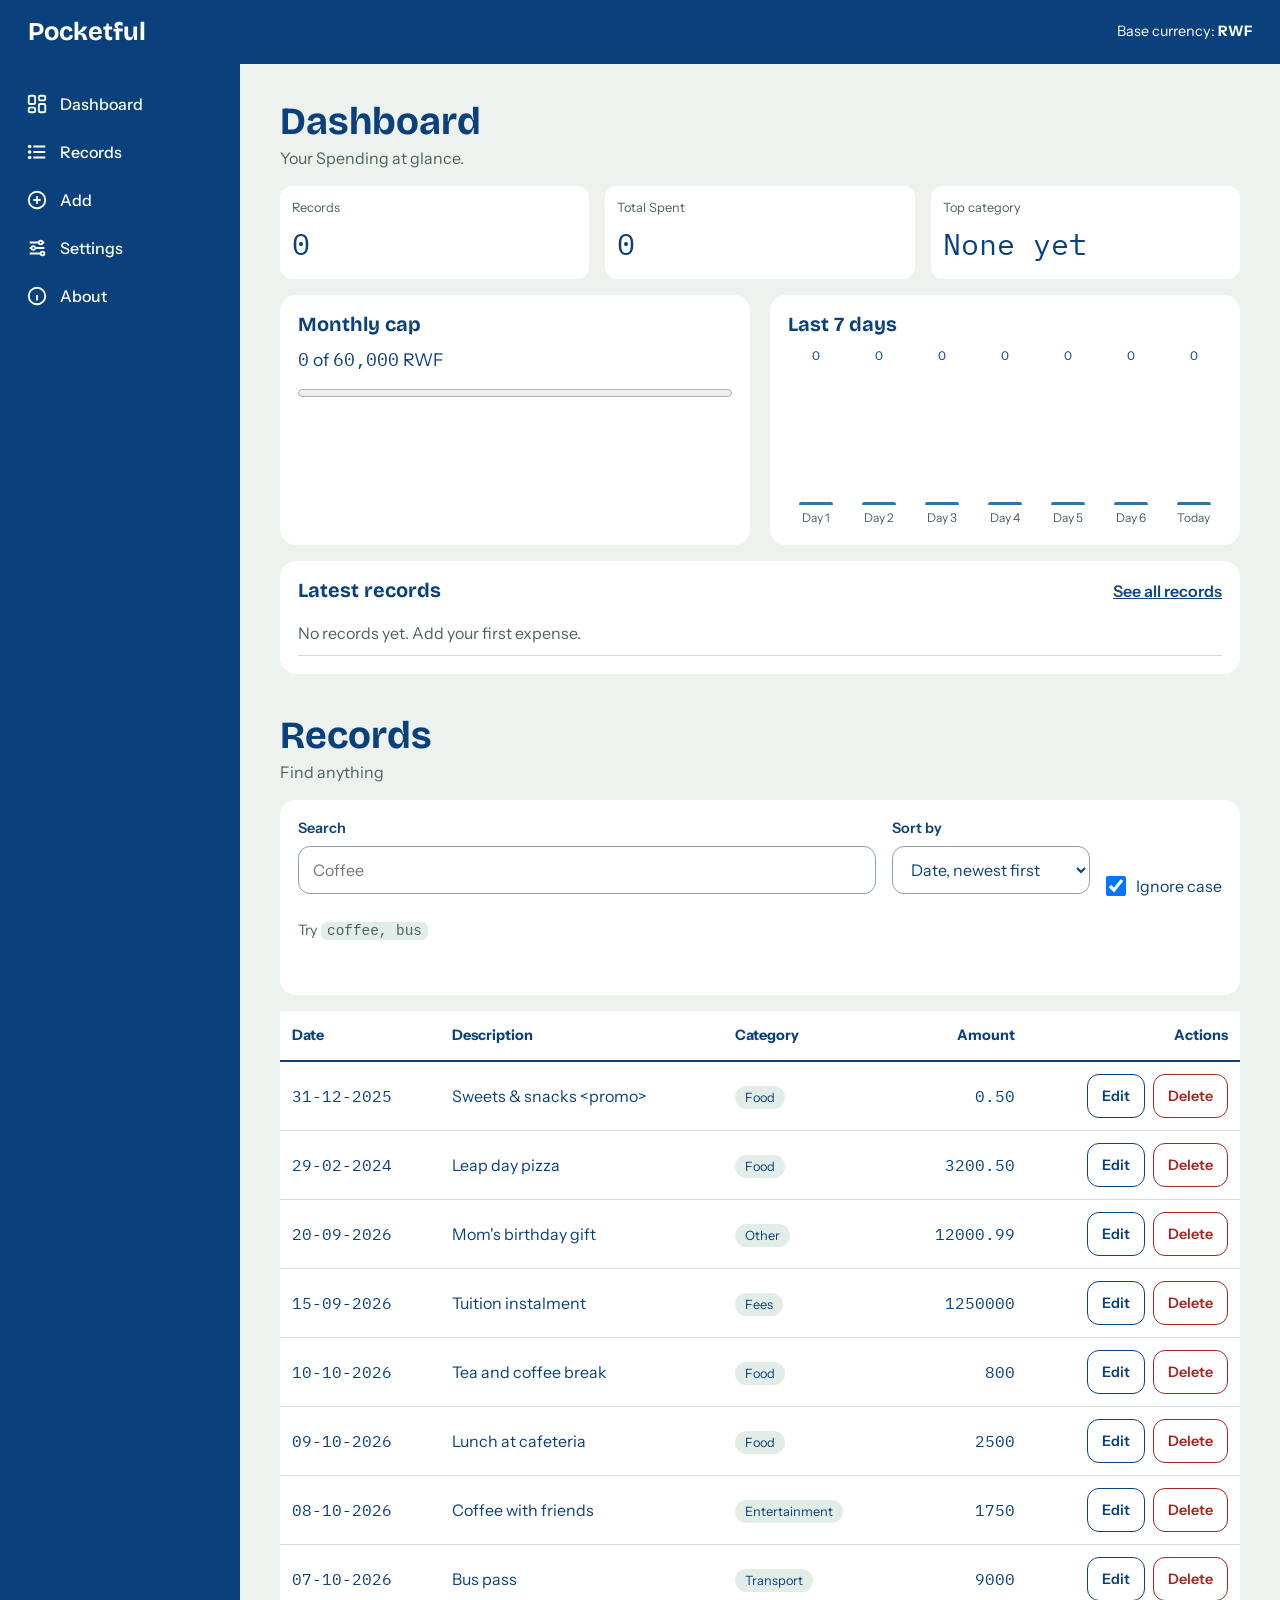
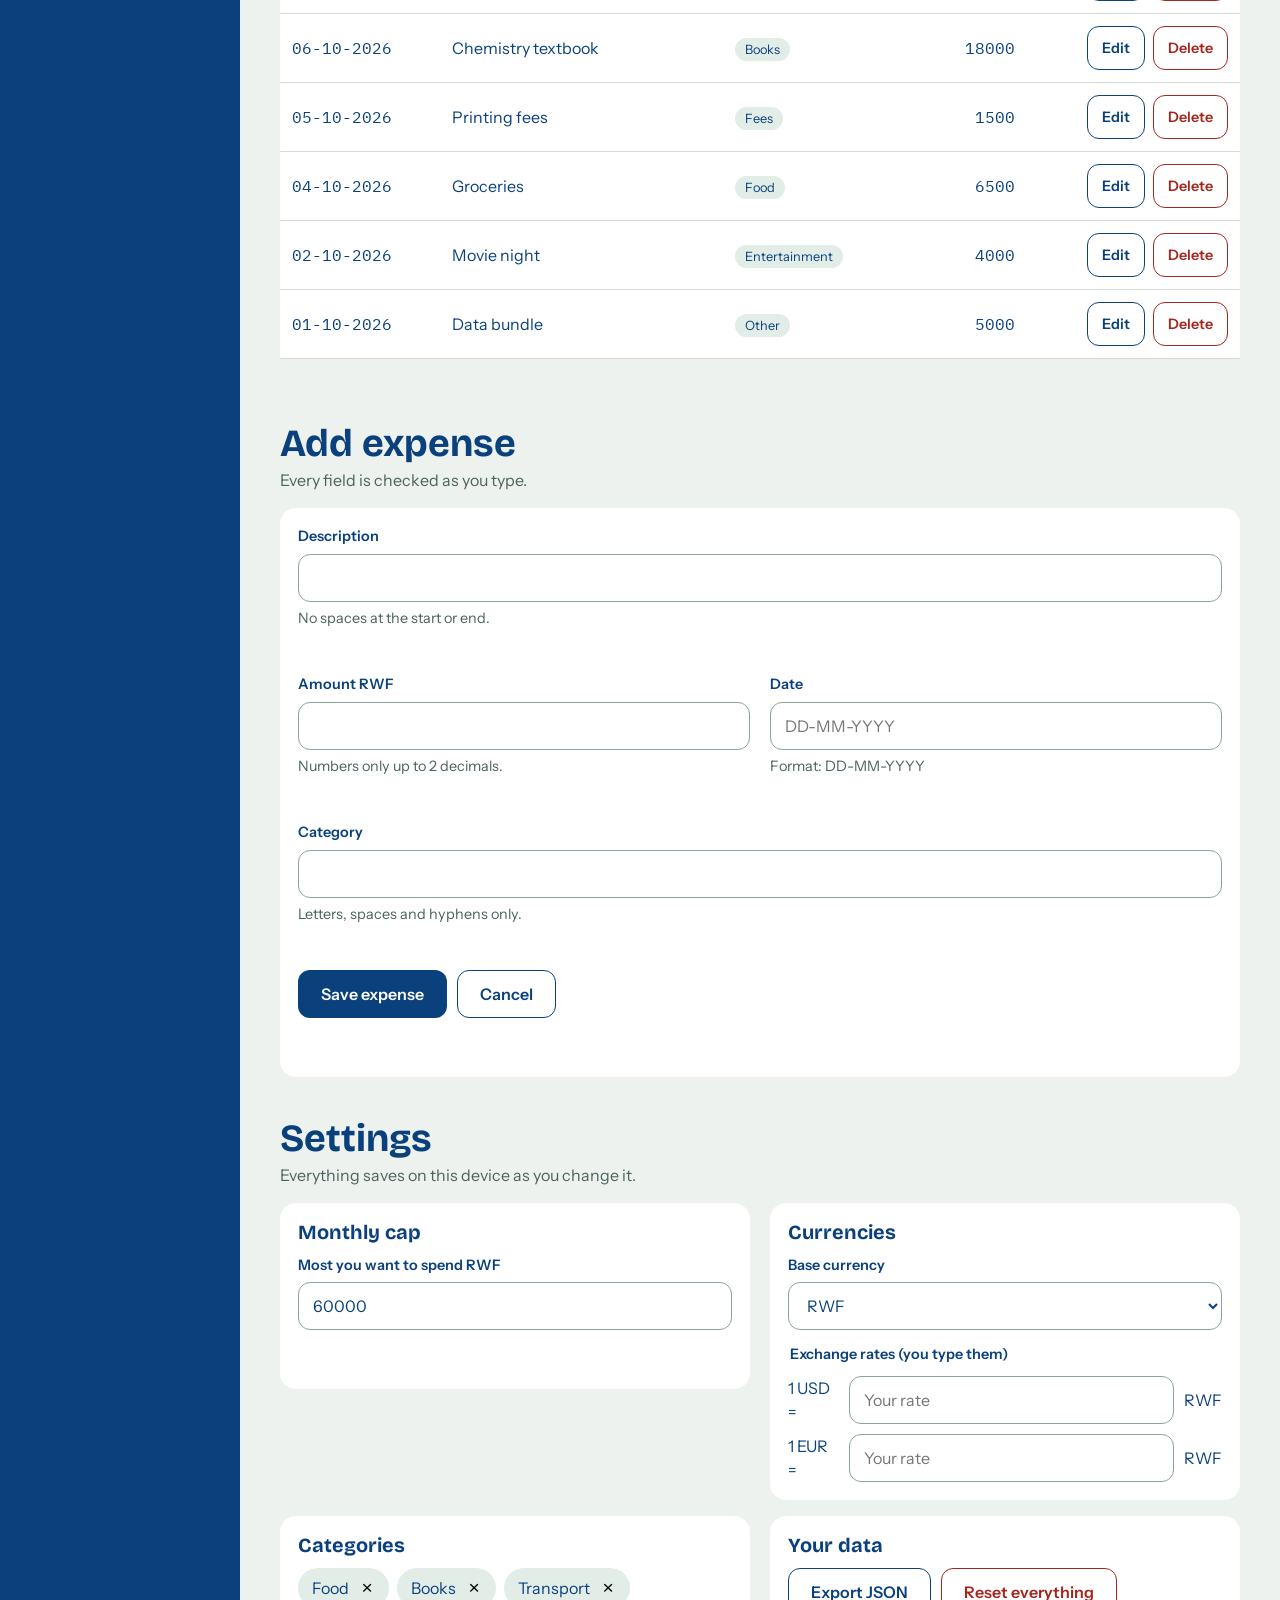
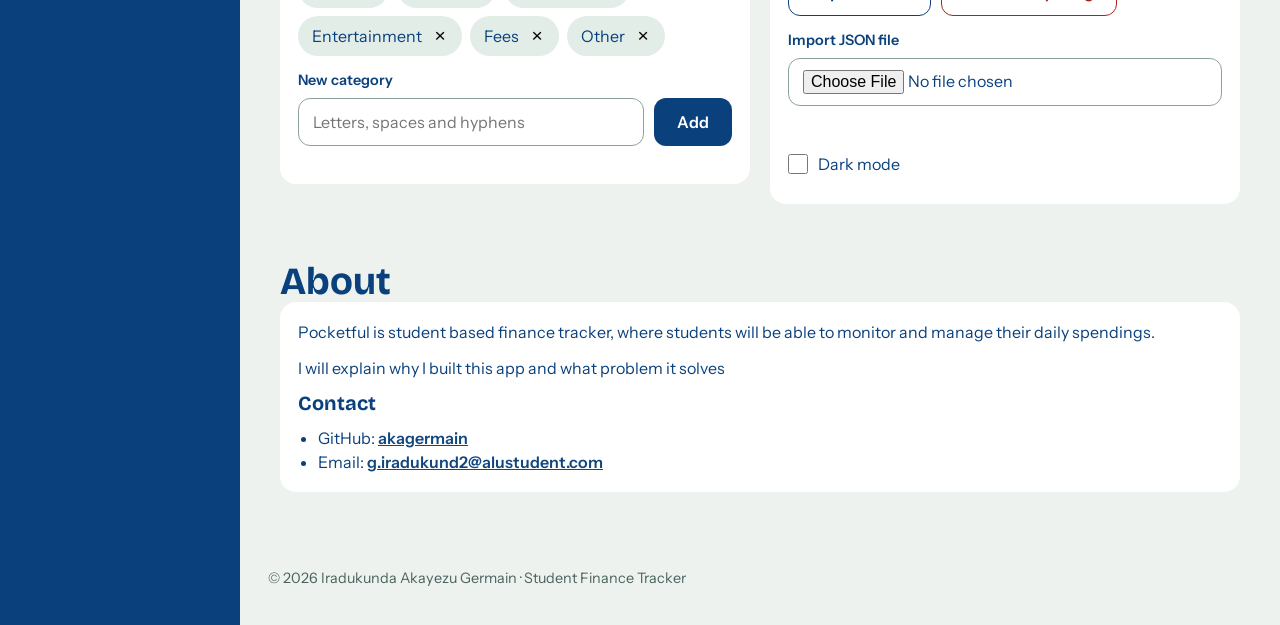
==== commit b5f41e80: "Fixed bugs and errors" ====
--- a/index.html
+++ b/index.html
@@ -83,7 +83,7 @@
             <div class="dash-grid">
                 <div class="card cap" id="cap-card" data-state="calm">
                     <h3 id="cap-title">Monthly cap</h3>
-                    <p class="cap_numbers"><span id="cap-spent" class="mono">0</span> of <span id="cap-limit" class="mono">60,000</span> RWF</p>
+                    <p class="cap-numbers"><span id="cap-spent" class="mono">0</span> of <span id="cap-limit" class="mono">60,000</span> RWF</p>
                     <progress class="meter" id="cap-meter" max="100" value="0" aria-labelledby="cap-title">0%</progress>
                     <p id="cap-message-polite" class="cap-message" aria-live="polite"></p>
                     <p id="cap-message-assertive" class="cap-message" aria-live="assertive"></p>
@@ -91,7 +91,7 @@
 
                 <div class="card">
                     <h3>Last 7 days</h3>
-                    <ol class="class" id="trend" aria-label="Spending fro each the last 7 days">
+                    <ol class="bars" id="trend" aria-label="Spending for each the last 7 days">
                         <li><span class="bar-value">0</span><span class="bar-track"><span class="bar" style="--h: 0%"></span></span><span class="bar-day">Day 1</span></li>
                         <li><span class="bar-value">0</span><span class="bar-track"><span class="bar" style="--h: 0%"></span></span><span class="bar-day">Day 2</span></li>
                         <li><span class="bar-value">0</span><span class="bar-track"><span class="bar" style="--h: 0%"></span></span><span class="bar-day">Day 3</span></li>
@@ -119,7 +119,7 @@
 
 
         <!-- ========= Records ========= -->
-         <section id="records" aria-labelledby="record-title">
+         <section id="records" aria-labelledby="records-title">
             <h2 id="records-title">Records</h2>
             <p class="lead">Find anything</p>
 
@@ -136,7 +136,7 @@
                         <option value="description-asc">Description A to Z</option>
                         <option value="description-desc">Description Z to A</option>
                         <option value="amount-desc">Amount, high to low</option>
-                        <option value="amount-desc">Amount, low to high</option>
+                        <option value="amount-asc">Amount, low to high</option>
                     </select>
                 </div>
                 
@@ -157,7 +157,7 @@
                             <th scope="col">Description</th>
                             <th scope="col">Category</th>
                             <th scope="col" class="num">Amount</th>
-                            <th scope="col">Actions</th>
+                            <th scope="col" class="actions-head">Actions</th>
                         </tr>
                     </thead>
 
@@ -190,14 +190,14 @@
                     <label for="amount"> Amount <span class="currency-label">RWF</span></label>
                     <input type="text" id="amount" inputmode="decimal" autocomplete="off" aria-describedby="amount-hint amount-error">
                     <p id="amount-hint" class="hint">Numbers only up to 2 decimals.</p>
-                    <p id="amount-error" class="erro" aria-live="polite"></p>
+                    <p id="amount-error" class="error" aria-live="polite"></p>
                 </div>
 
                 <div class="field">
                     <label for="date">Date</label>
                     <input type="text" id="date" inputmode="numeric" placeholder="DD-MM-YYYY" autocomplete="off" aria-describedby="date-hint date-error">
                     <p id="date-hint" class="hint">Format: DD-MM-YYYY</p>
-                    <P id="date-error" class="error" aria-live="polite"></P>
+                    <p id="date-error" class="error" aria-live="polite"></p>
                 </div>
 
                 <div class="field span-2">
--- a/styles/main.css
+++ b/styles/main.css
@@ -55,7 +55,7 @@
 }
 
 .mono {
-    font-family: "IBM plex Mono", monospace;
+    font-family: "IBM Plex Mono", monospace;
 }
 
 .sr-only {
@@ -112,7 +112,7 @@
     bottom: 0;
     left: 0;
     right: 0;
-    height: 72;
+    height: 72px;
     background: var(--dark);
 }
 
@@ -252,10 +252,7 @@
     background: #ede3e5;
 }
 
-.actions {
-    display: flex;
-    gap: 5px;
-}
+
 
 .btn-danger-outline {
     background: transparent;
@@ -525,7 +522,7 @@
     content: attr(data-label);
     font-size: 0.85rem;
     font-weight: 600;
-    color: var(--gey);
+    color: var(--grey);
 }
 
 .records-table td.actions {
@@ -691,6 +688,14 @@
         text-align: right;
     }
 
+    .records-table th.actions-head {
+        text-align: right;
+    }
+
+    .records-table td.actions .btn + .btn {
+        margin-left: 8px;
+    }
+
     .table-wrap {
         overflow-x: auto;
     }
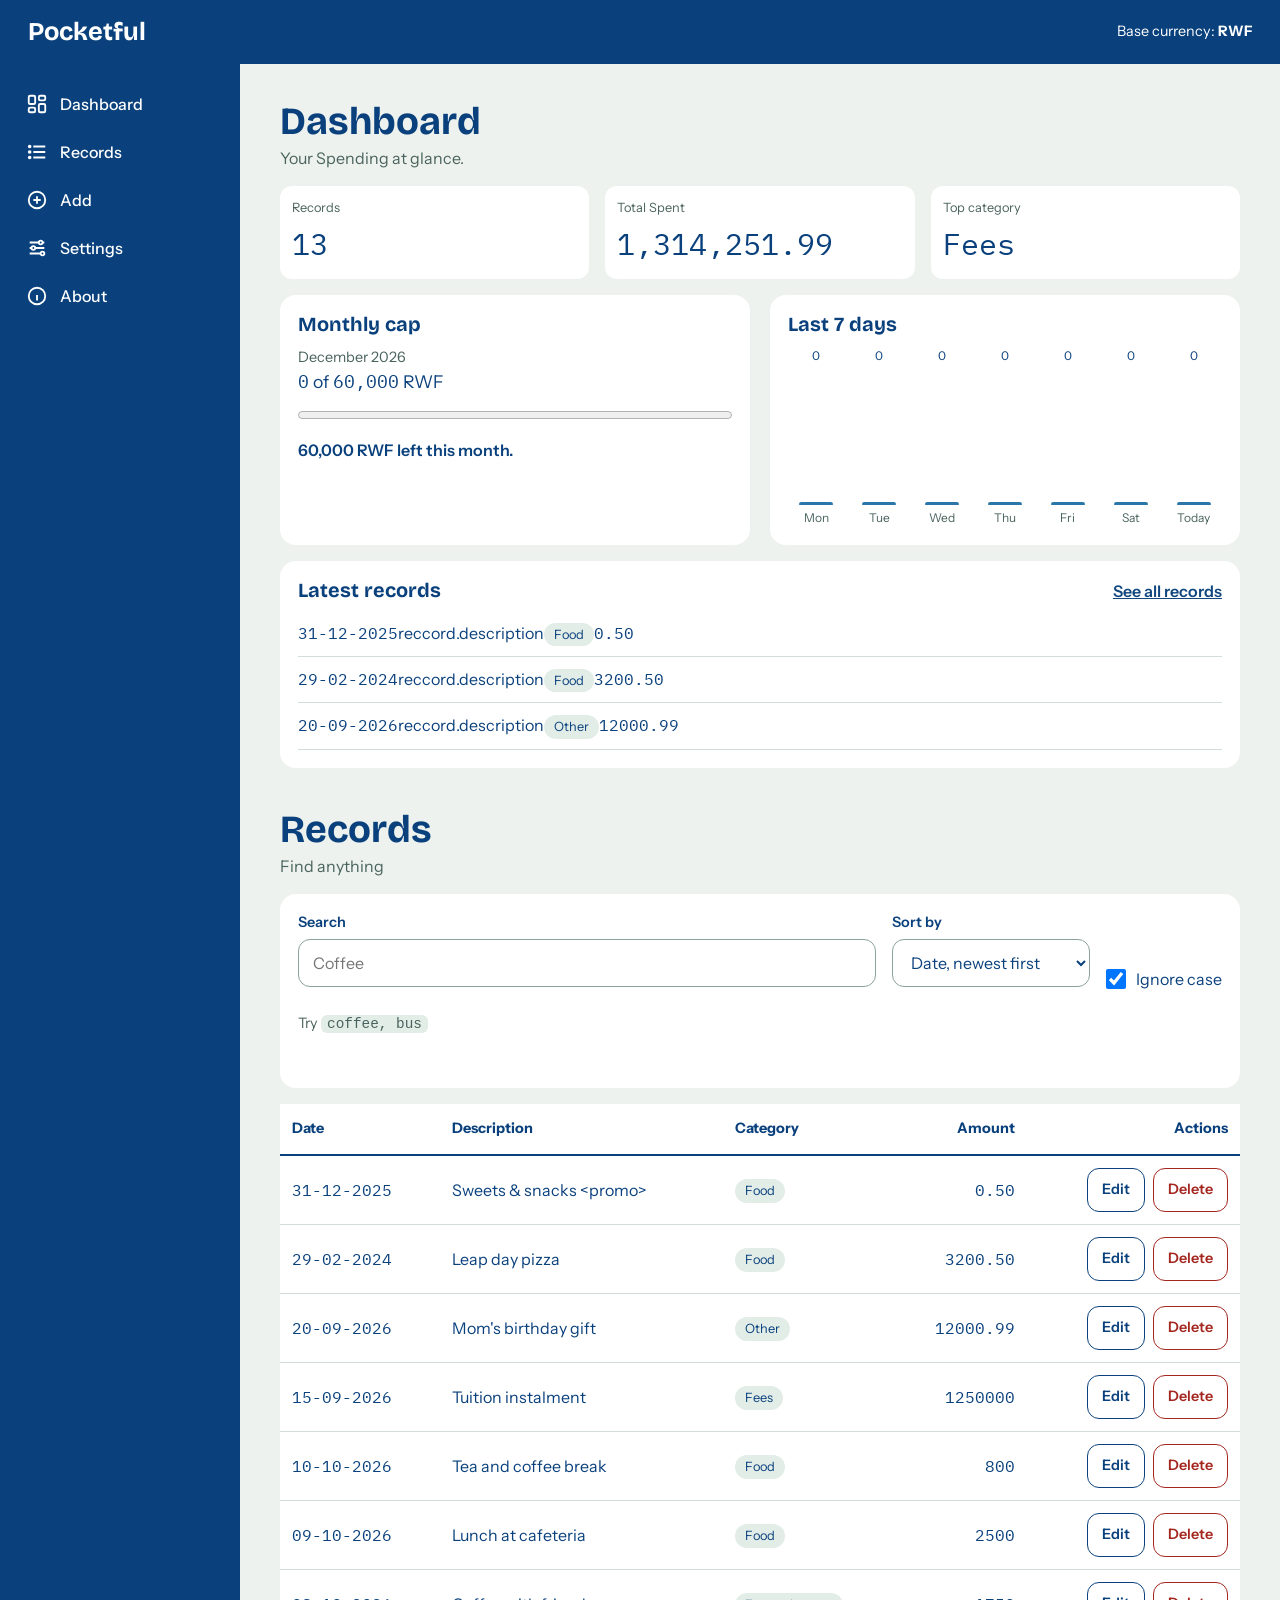
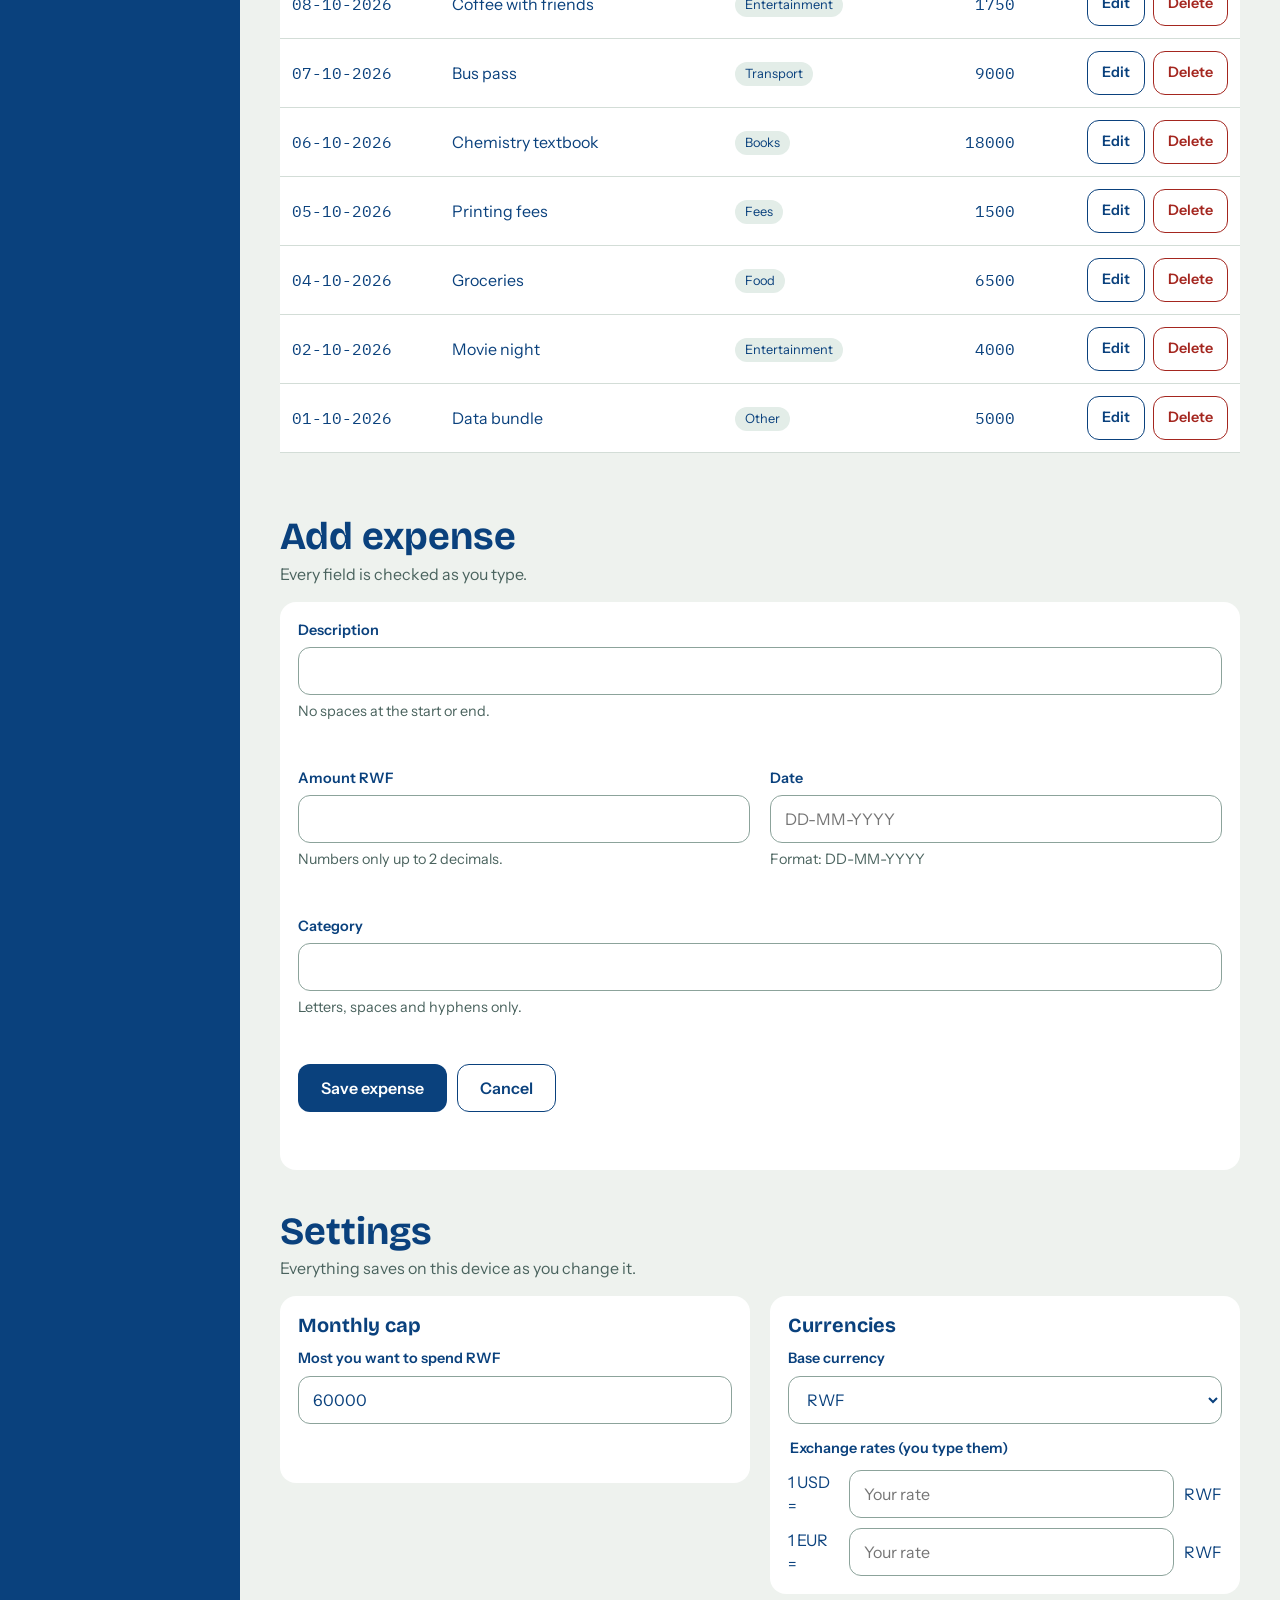
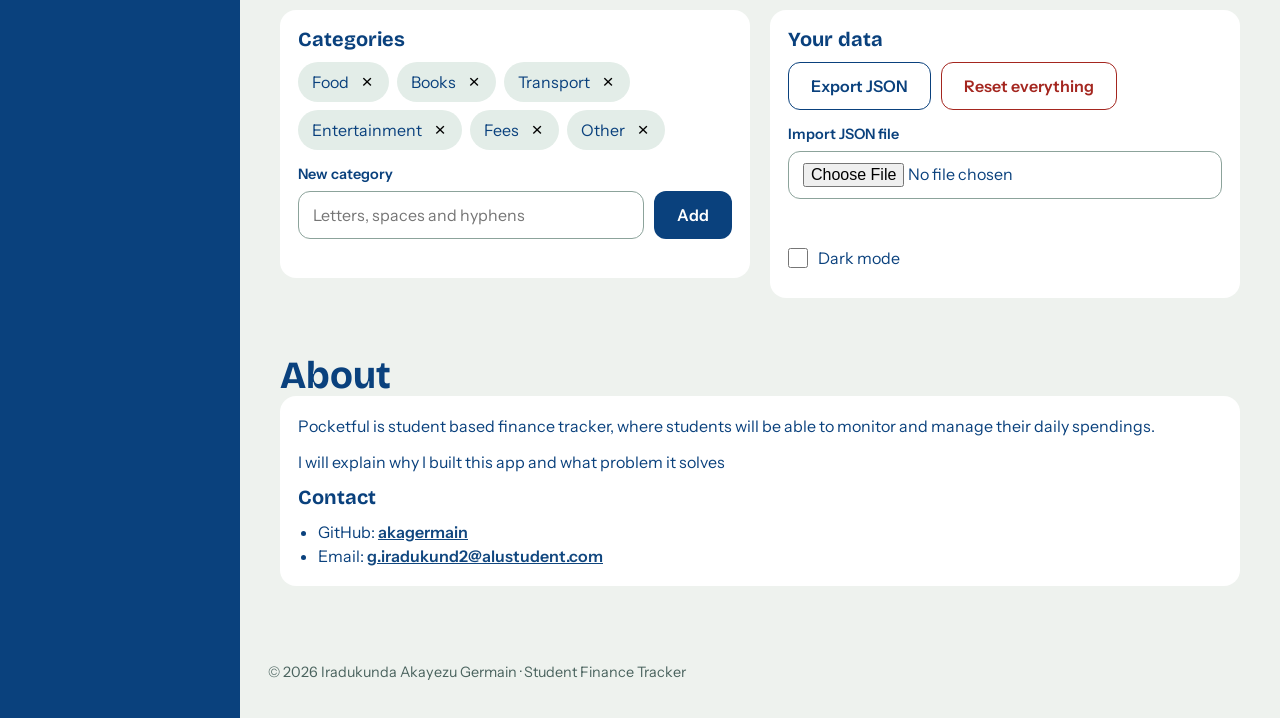
==== commit a4789b5b: "Add new files, dashboar.js, settings.js, stats.js, all for live dashboard functionality, and stat.te" ====
--- a/index.html
+++ b/index.html
@@ -83,6 +83,7 @@
             <div class="dash-grid">
                 <div class="card cap" id="cap-card" data-state="calm">
                     <h3 id="cap-title">Monthly cap</h3>
+                    <p id="cap-month" class="hint"></p>
                     <p class="cap-numbers"><span id="cap-spent" class="mono">0</span> of <span id="cap-limit" class="mono">60,000</span> RWF</p>
                     <progress class="meter" id="cap-meter" max="100" value="0" aria-labelledby="cap-title">0%</progress>
                     <p id="cap-message-polite" class="cap-message" aria-live="polite"></p>
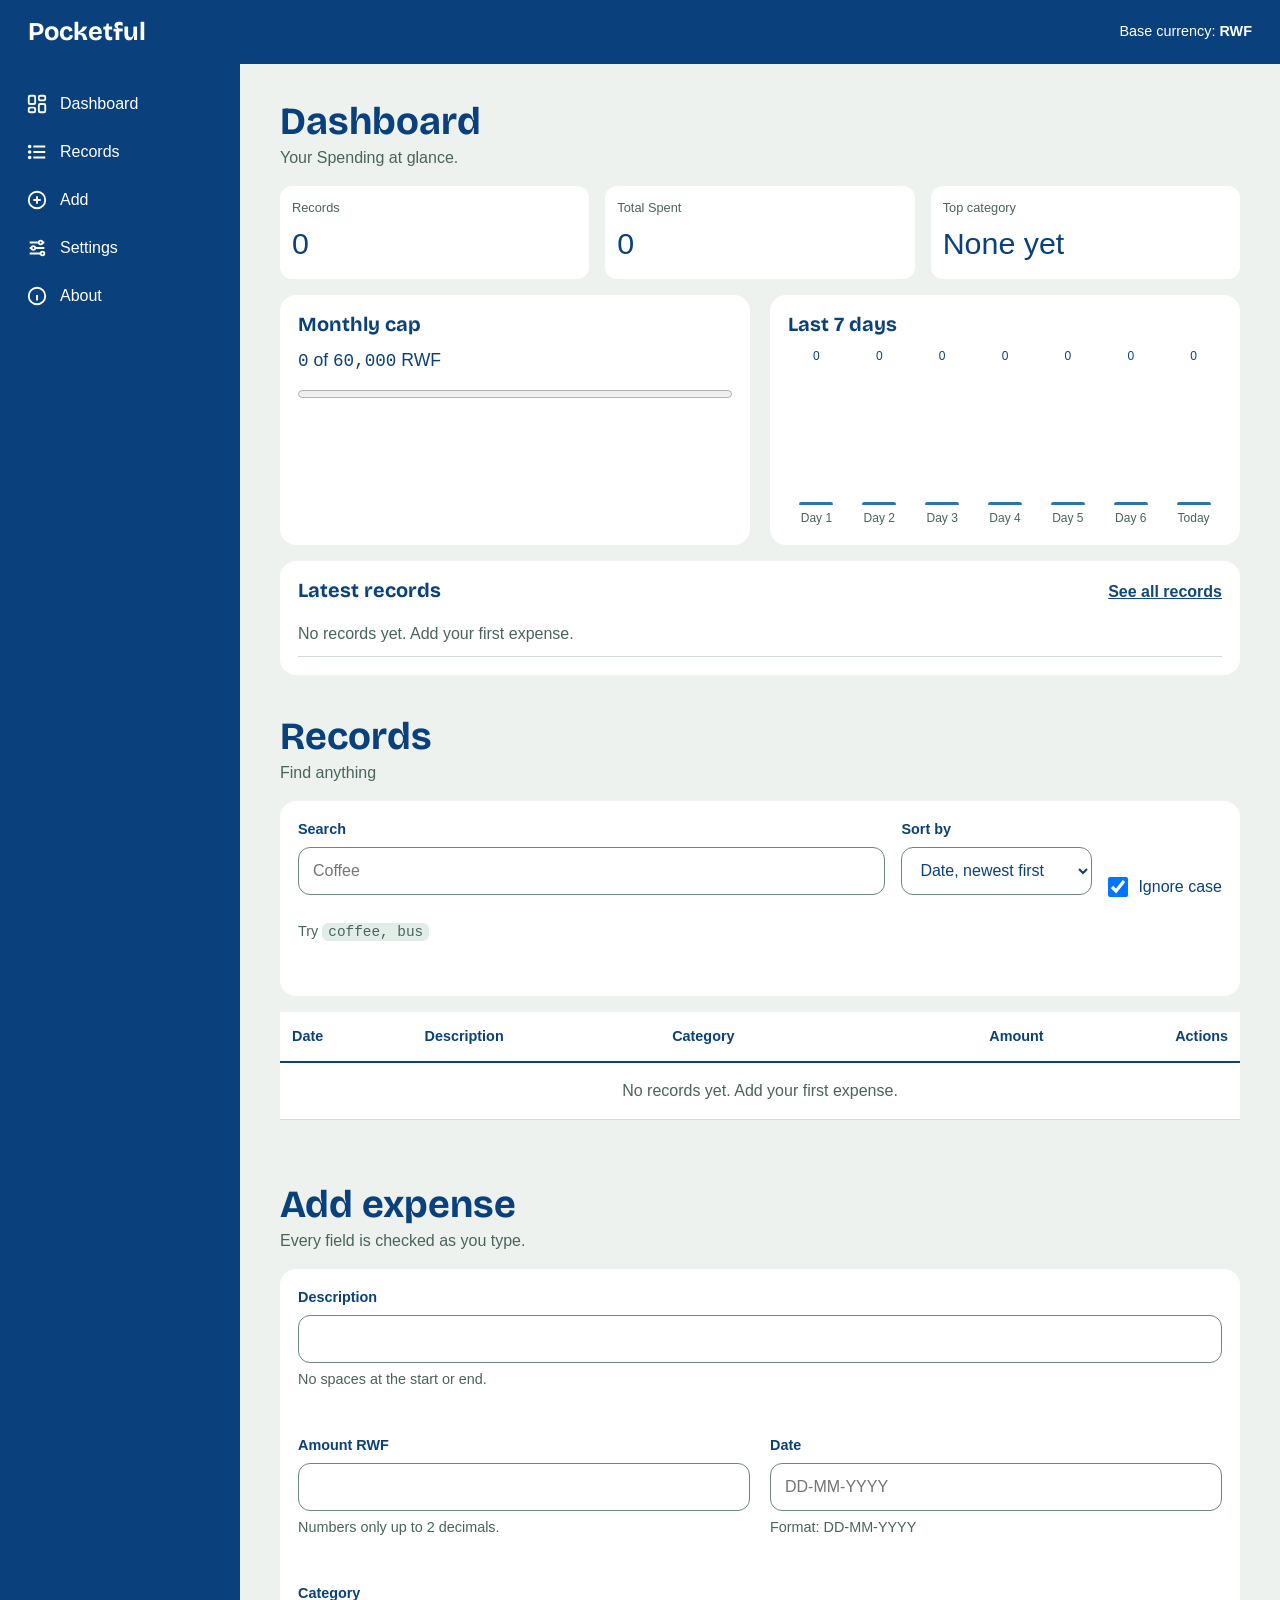
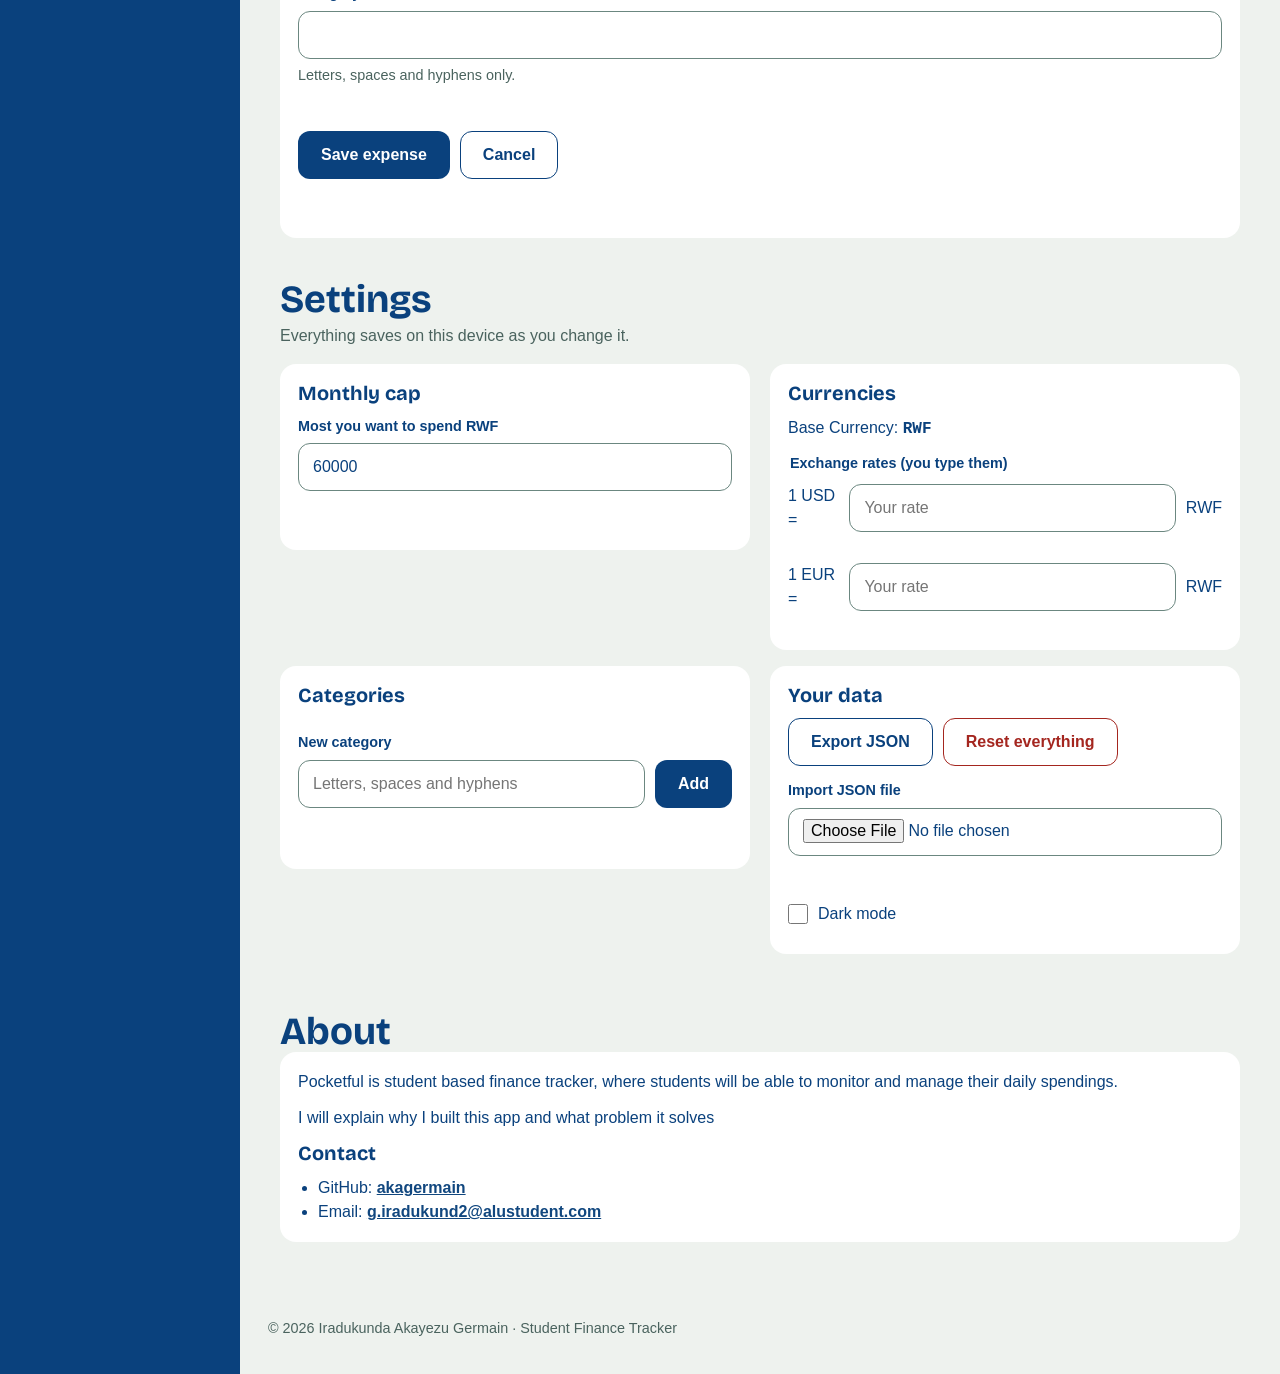
==== commit a7cd58fc: "New files were added, others were modified. Made records and settings save in browser, added file ex" ====
--- a/index.html
+++ b/index.html
@@ -6,7 +6,7 @@
     <title>Pocketful | Student Finance Tracker</title>
     <link rel="preconnect" href="https://fonts.googleapis.com">
     <link rel="preconnect" href="https://fonts.gstatic.com" crossorigin>
-    <link href="https://fonts.googleapis.com/css2?family=Bricolage+Grotesque:opsz,wght@12..96,500;12..96,700&family=Instrument+Sans:wght@400;500;600&family=IBM+Plex+Mono:wght@400;500&display=swap" rel="stylesheet">
+    <link href="https://fonts.googleapis.com/css2?family=Bricolage+Grotesque:opsz,wght@12..96,200..800&family=Inter:ital,opsz,wght@0,14..32,100..900;1,14..32,100..900&family=Montserrat:ital,wght@0,100..900;1,100..900&family=Poppins:ital,wght@0,100;0,200;0,300;0,400;0,500;0,600;0,700;0,800;0,900;1,100;1,200;1,300;1,400;1,500;1,600;1,700;1,800;1,900&family=Roboto:ital,wght@0,100..900;1,100..900&display=swap" rel="stylesheet">
     <link rel="stylesheet" href="styles/main.css">
 </head>
 <body>
@@ -61,6 +61,7 @@
 <!-- ========== DASHBOARD ========== -->
 
     <main id="main" tabindex="-1">
+        <p id="app-notice" class="status has-error" role="status"></p>
         <section id="dashboard" aria-labelledby="dashboard-title">
             <h2 id="dashboard-title">Dashboard</h2>
             <p class="lead">Your Spending at glance.</p>
@@ -73,6 +74,7 @@
                 <div class="stat">
                     <dt>Total Spent</dt>
                     <dd id="stat-sum">0</dd>
+                    <dd id="stat-converted" class="stat-note"></dd>
                 </div>
                 <div class="stat">
                     <dt>Top category</dt>
@@ -246,41 +248,28 @@
 
                 <div class="card">
                     <h3>Currencies</h3>
-                    <div class="field">
-                        <label for="base-currency">Base currency</label>
-                        <select id="base-currency">
-                            <option value="RWF" selected>RWF</option>
-                            <option value="USD">USD</option>
-                            <option value="EUR">EUR</option>
-                        </select>
-                    </div>
-
+                    <p class="base-currency">Base Currency: <strong class="mono">RWF</strong></p>
                     <fieldset class="rates">
                         <legend>Exchange rates (you type them)</legend>
                         <div class="rate-row">
                             <label for="rate-usd">1 USD =</label>
-                            <input type="text" id="rate-usd" inputmode="decimal" placeholder="Your rate" autocomplete="off" aria-describedby="rate-usd-unit">
+                            <input type="text" id="rate-usd" inputmode="decimal" placeholder="Your rate" autocomplete="off" aria-describedby="rate-usd-unit rate-usd-error">
                             <span id="rate-usd-unit">RWF</span>
                         </div>
 
+                        <p id="rate-usd-error" class="error" aria-live="polite"></p>
                         <div class="rate-row">
                             <label for="rate-eur">1 EUR =</label>
-                            <input type="text" id="rate-eur" inputmode="decimal" placeholder="Your rate" autocomplete="off" aria-describedby="rate-eur-unit">
+                            <input type="text" id="rate-eur" inputmode="decimal" placeholder="Your rate" autocomplete="off" aria-describedby="rate-eur-unit rate-eur-error">
                             <span id="rate-eur-unit">RWF</span>
                         </div>
+                        <p id="rate-eur-error" class="error" aria-live="polite"></p>
                     </fieldset>
                 </div>
 
                 <div class="card">
                     <h3>Categories</h3>
-                    <ul class="chips" id="category-list">
-                        <li>Food<button type="button" class="chip-remove" aria-label="Remove Food">&times;</button></li>
-                        <li>Books<button type="button" class="chip-remove" aria-label="Remove Books">&times;</button></li>
-                        <li>Transport<button type="button" class="chip-remove" aria-label="Remove Transport">&times;</button></li>
-                        <li>Entertainment<button type="button" class="chip-remove" aria-label="Remove Entertainment">&times;</button></li>
-                        <li>Fees<button type="button" class="chip-remove" aria-label="Remove Fees">&times;</button></li>
-                        <li>Other<button type="button" class="chip-remove" aria-label="Remove other">&times;</button></li>
-                    </ul>
+                    <ul class="chips" id="category-list"></ul>
 
                     <div class="add-category">
                         <div class="field grow">
@@ -290,6 +279,7 @@
                         <button type="button" class="btn btn-primary" id="add-category-btn">Add</button>
                     </div>
                     <p id="new-category-error" class="error" aria-live="polite"></p>
+                    <p id="category-status" class="status" role="status"></p>
                 </div>
 
                 <div class="card">
@@ -351,6 +341,17 @@
         </form>
     </dialog>
 
+    <dialog id="confirm-dialog" aria-labelledby="confirm-title">
+        <form method="dialog">
+            <h3 id="confirm-title"></h3>
+            <p id="confirm-text"></p>
+            <div class="form-actions">
+                <button type="submit" value="confirm" id="confirm-yes" class="btn btn-danger-outline"></button>
+                <button type="submit" value="cancel" class="btn btn-outline">Cancel</button>
+            </div>
+        </form>
+    </dialog>
+
     <script type="module" src="./scripts/main.js"></script>
 
 
--- a/styles/main.css
+++ b/styles/main.css
@@ -288,7 +288,7 @@
     width: 100%;
     min-height: 48px;
     padding: 0 14px;
-    border: 1.5px solid #8ca39b;
+    border: 1.5px solid #6b8780;
     border-radius: 12px;
     background: white;
     color: var(--dark);
@@ -821,4 +821,102 @@
     .records-table .empty-row td {
         text-align: center;
     }
+}
+
+.cap[data-state="careful"] .cap-message {
+    color: #6b4000;
+}
+
+.Cap[data-state="over"] .cap-message {
+    color: var(--red-dark);
+}
+
+.latest li {
+    display: flex;
+    flex-wrap: wrap;
+    align-items: center;
+    gap: 4px 12px;
+}
+
+.latest-description {
+    flex: 1;
+    min-width: 120px;
+}
+
+#app-notice:empty {
+    display: none;
+}
+
+.stat dd.stat-note {
+    margin-top: 2px;
+    font-size: 0.75rem;
+    color: var(--grey);
+}
+
+.stat dd.stat-note:empty {
+    display: none;
+}
+
+.base-currency  {
+    margin: 0 0 12px;
+}
+
+
+:root[data-theme="dark"] {
+    color-scheme: dark;
+    --dark : #e6f0ec;
+    --light: #0f1d1a;
+    --grey: #a9c4bc;
+    --green-dark: #7fe0c8;
+    --red-dark: #ff9a92;
+}
+
+:root[data-theme="dark"] .card,
+:root[data-theme="dark"] .stat,
+:root[data-theme="dark"] .records-table,
+:root[data-theme="dark"] .records-table tr,
+:root[data-theme="dark"] dialog,
+:root[data-theme="dark"] input[type="text"],
+:root[data-theme="dark"] input[type="file"],
+:root[data-theme="dark"] select {
+    background: #17302b;
+}
+
+:root[data-theme="dark"] .site-header,
+:root[data-theme="dark"] .site-nav {
+    background: #091512;
+}
+
+:root[data-theme="dark"] .btn-primary {
+    background: #7fe0c8;
+    color: #0f1d1a;
+}
+
+:root[data-theme="dark"] .btn-primary:hover {
+    background: #a5eddb;
+}
+
+:root[data-theme="dark"] .btn-outline:hover,
+:root[data-theme="dark"] code,
+:root[data-theme="dark"] .chip,
+:root[data-theme="dark"] .chips li  {
+    background: #24433c;
+}
+
+:root[data-theme="dark"] mark,
+:root[data-theme="dark"] .skip-link {
+    color: #10302b;
+}
+
+:root[data-theme="dark"] .cap[data-state="careful"] .cap-message {
+    color: #f2c46b;
+}
+
+:root[data-theme="dark"] .latest li,
+:root[data-theme="dark"] .records-table tr {
+    border-bottom-color: #2e4d46;
+}
+
+:root[data-theme="dark"] :focus-visible {
+    outline-color: #8ab4ff;
 }
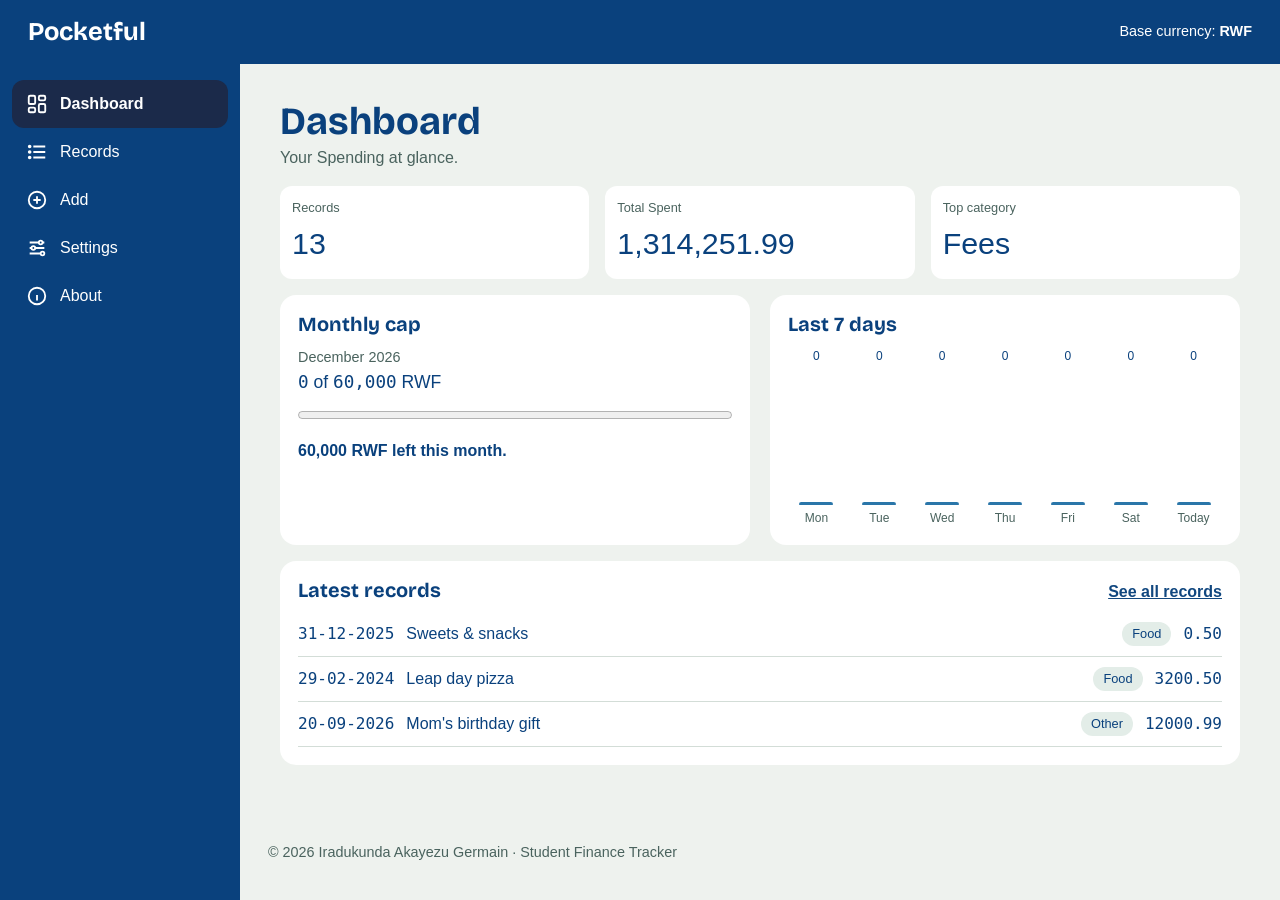
==== commit f7d309ba: "Last polish done, added popup notification for save, delete, import and export, and finalized readme" ====
--- a/index.html
+++ b/index.html
@@ -4,6 +4,8 @@
     <meta charset="UTF-8">
     <meta name="viewport" content="width=device-width, initial-scale=1.0">
     <title>Pocketful | Student Finance Tracker</title>
+    <meta name="theme-color" content="#023e8a">
+    <link rel="icon" href="data:image/svg+xml,%3Csvg xmlns='http://www.w3.org/2000/svg' viewBox='0 0 32 32'%3E%3Crect width='32' height='32' rx='8' fill='%230B1D3A'/%3E%3Ctext x='16' y='23' font-size='20' font-family='Arial' font-weight='700' text-anchor='middle' fill='%23A5F3E8'%3EP%3C/text%3E%3C/svg%3E">
     <link rel="preconnect" href="https://fonts.googleapis.com">
     <link rel="preconnect" href="https://fonts.gstatic.com" crossorigin>
     <link href="https://fonts.googleapis.com/css2?family=Bricolage+Grotesque:opsz,wght@12..96,200..800&family=Inter:ital,opsz,wght@0,14..32,100..900;1,14..32,100..900&family=Montserrat:ital,wght@0,100..900;1,100..900&family=Poppins:ital,wght@0,100;0,200;0,300;0,400;0,500;0,600;0,700;0,800;0,900;1,100;1,200;1,300;1,400;1,500;1,600;1,700;1,800;1,900&family=Roboto:ital,wght@0,100..900;1,100..900&display=swap" rel="stylesheet">
@@ -311,8 +313,8 @@
          <section id="about" aria-labelledby="about-title">
             <h2 id="about-title">About</h2>
             <div class="card">
-                <p>Pocketful is student based finance tracker, where students will be able to monitor and manage their daily spendings.</p>
-                <p>I will explain why I built this app and what  problem it solves</p>
+                <p>Pocketful is student based finance tracker, where students are be able to monitor and manage their daily spendings. The app is built with plain HTML, CSS, and JavaScript no further frameworks are used.</p>
+                <p>This app usually allows students to track the outflow of their money through recording every expense they spend on. Not only it records expenses, but also helps in making financial decisions. It suits well students and non-students users. <br><br> Everyone is welcome to use it. </p>
 
                 <h3>Contact</h3>
                 <ul class="contact">
@@ -329,6 +331,8 @@
     <footer class="site-footer">
         <p>&copy; 2026 Iradukunda Akayezu Germain &middot; Student Finance Tracker</p>
     </footer>
+
+    <div id="toast" class="toast" aria-hidden="true"></div>
 
     <dialog id="delete-dialog" aria-labelledby="delete-title">
         <form method="dialog">
--- a/styles/main.css
+++ b/styles/main.css
@@ -546,14 +546,14 @@
     display: flex;
     align-items: center;
     padding: 0 4px 0 14px;
-    min-height: 40px;
+    min-height: 44px;
     border-radius: 999px;
     background: #e3ede8;
 }
 
 .chip-remove {
-    width: 36px;
-    height: 36px;
+    width: 44px;
+    height: 44px;
     border: 0;
     background: transparent;
     font-size: 1.2rem;
@@ -864,10 +864,10 @@
 
 :root[data-theme="dark"] {
     color-scheme: dark;
-    --dark : #e6f0ec;
-    --light: #0f1d1a;
-    --grey: #a9c4bc;
-    --green-dark: #7fe0c8;
+    --dark : #e8edf4;
+    --light: #111827;
+    --grey: #aab7c9;
+    --green-dark: #7db8f0;
     --red-dark: #ff9a92;
 }
 
@@ -879,33 +879,33 @@
 :root[data-theme="dark"] input[type="text"],
 :root[data-theme="dark"] input[type="file"],
 :root[data-theme="dark"] select {
-    background: #17302b;
+    background: #1e293b;
 }
 
 :root[data-theme="dark"] .site-header,
 :root[data-theme="dark"] .site-nav {
-    background: #091512;
+    background: #0b2e59;
 }
 
 :root[data-theme="dark"] .btn-primary {
-    background: #7fe0c8;
-    color: #0f1d1a;
+    background: #7db8f0;
+    color: #111827;
 }
 
 :root[data-theme="dark"] .btn-primary:hover {
-    background: #a5eddb;
+    background: #a5d0fa;
 }
 
 :root[data-theme="dark"] .btn-outline:hover,
 :root[data-theme="dark"] code,
 :root[data-theme="dark"] .chip,
 :root[data-theme="dark"] .chips li  {
-    background: #24433c;
+    background: #334155;
 }
 
 :root[data-theme="dark"] mark,
 :root[data-theme="dark"] .skip-link {
-    color: #10302b;
+    color: #0b2e59;
 }
 
 :root[data-theme="dark"] .cap[data-state="careful"] .cap-message {
@@ -914,9 +914,61 @@
 
 :root[data-theme="dark"] .latest li,
 :root[data-theme="dark"] .records-table tr {
-    border-bottom-color: #2e4d46;
+    border-bottom-color: #3b4b63;
 }
 
 :root[data-theme="dark"] :focus-visible {
-    outline-color: #8ab4ff;
+    outline-color: #93c5fd;
+}
+
+.site-nav a[aria-current="page"] {
+    background: #1b2a4a;
+    border-top-color: #7fa6e0;
+    font-weight: 600;
+}
+
+main > section[hidden] {
+    display: none;
+}
+
+.toast {
+    position: fixed;
+    left: 16px;
+    right: 16px;
+    bottom: 88px;
+    z-index: 60;
+    max-width: 420px;
+    margin: 0 auto;
+    padding: 14px 18px;
+    border-left: 6px solid #7fa6e0;
+    border-radius: 12px;
+    background: var(--dark);
+    color: white;
+    font-weight: 600;
+    box-shadow: 0 6px 20px rgba(0, 0, 0, 0.25);
+    opacity: 0;
+    transform: translateY(12px);
+    pointer-events: none;
+    transition: opacity 0.3s, transform 0.3s;
+}
+
+.toast.show {
+    opacity: 1;
+    transform: none;
+    pointer-events: auto;
+    cursor: pointer;
+}
+
+:root[data-theme="dark"] .toast {
+    color: #0f111d;
+    border-left-color: #1f386f;
+}
+
+@media (min-width: 768px) {
+    .toast {
+        left: auto;
+        right: 24px;
+        bottom: 24px;
+        margin: 0;
+    }
 }
